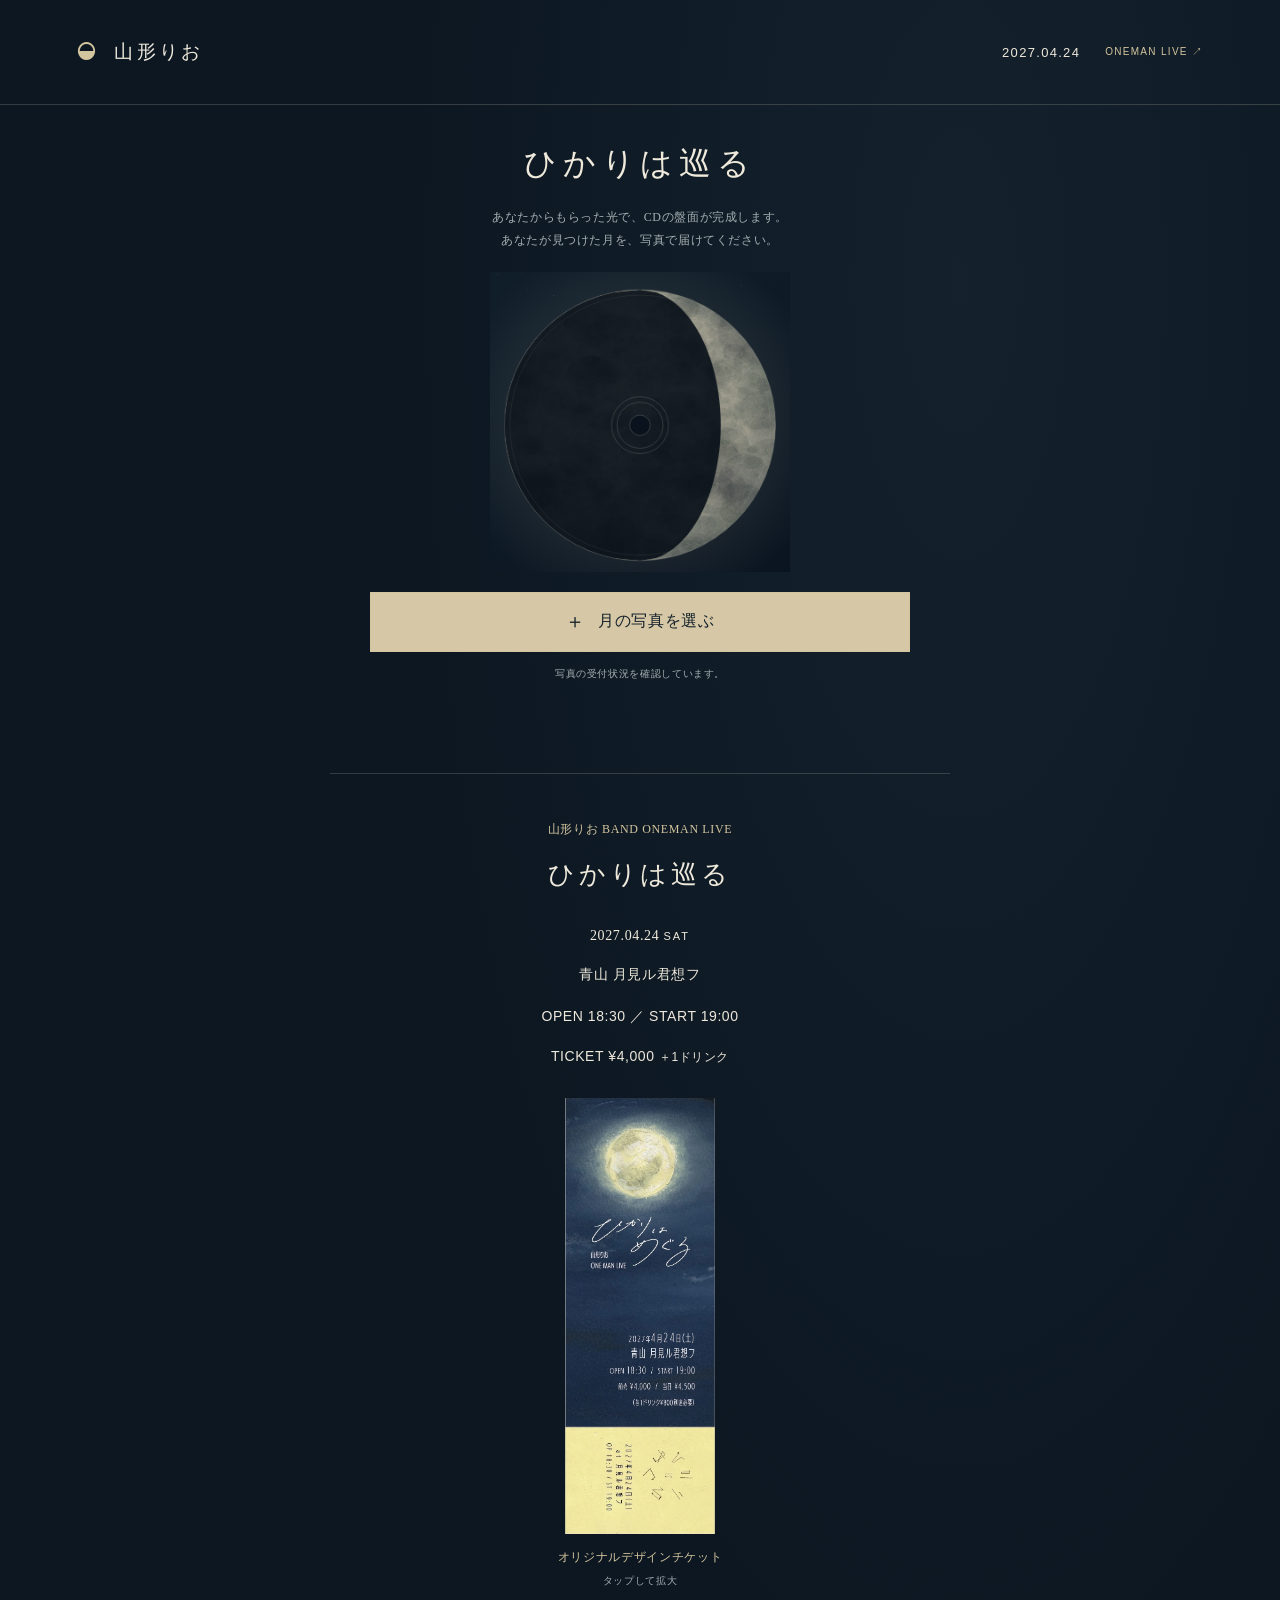
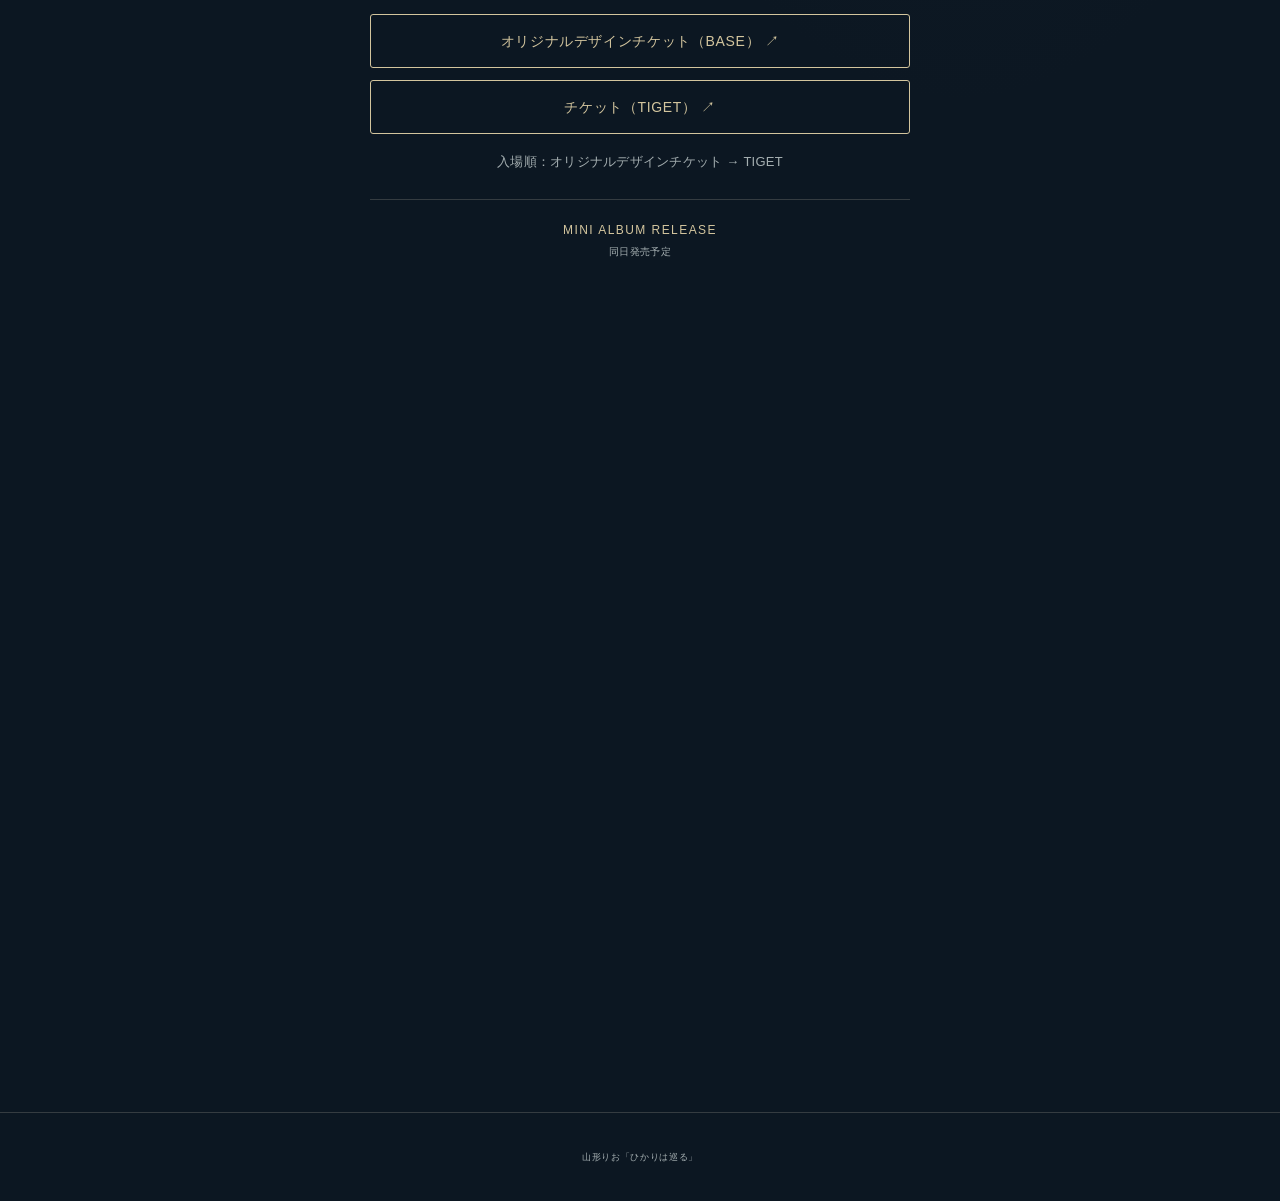
==== index.html @ 33dbd58d "Show front of original design ticket above purchase links" ====
<!doctype html>
<html lang="ja">
<head>
  <meta charset="utf-8"><meta name="viewport" content="width=device-width,initial-scale=1,viewport-fit=cover">
  <title>山形りお「ひかりは巡る」</title>
  <meta name="description" content="みんなの月の光で、CDの盤面が完成する。山形りお「ひかりは巡る」。あなたが撮った月の光を、CDの盤面デザインに。">
  <meta name="theme-color" content="#0c1722">
  <meta http-equiv="Content-Security-Policy" content="default-src 'self'; script-src 'self'; style-src 'self'; img-src 'self' blob: data:; media-src 'self' blob:; connect-src 'self'; frame-src https://script.google.com https://*.googleusercontent.com; object-src 'none'; base-uri 'self'; form-action 'none'">
  <link rel="icon" href="./moon.svg" type="image/svg+xml"><link rel="stylesheet" href="./style.css?v=20261030-ticket-front">
  <script type="module" src="./app.mjs?v=20261029-clean"></script>
</head>
<body>
  <header class="site-header"><a href="#" class="wordmark"><span class="moon-mark" aria-hidden="true">◒</span><span>山形りお</span></a><a href="#live" class="header-date">2027.04.24 <span>ONEMAN LIVE ↗</span></a></header>
  <main>
    <section class="participate section" id="participate" aria-labelledby="participate-title">
      <div class="simple-heading"><h1 id="participate-title">ひかりは巡る</h1><p>あなたからもらった光で、CDの盤面が完成します。<br>あなたが見つけた月を、写真で届けてください。</p></div>
      <div class="workspace">
        <div class="editor">
          
          <label class="upload" for="photo-input"><span aria-hidden="true">＋</span><strong>月の写真を選ぶ</strong><small>JPEG / PNG / WebP など · 20MBまで</small></label>
          <input id="photo-input" type="file" accept="image/*" class="visually-hidden">
          <details id="photo-editor" hidden><summary>月の位置を調整する</summary>
            <div class="editor-title"><span id="photo-label">月の位置を合わせる</span><button id="detect" class="text-button">自動で探す</button></div>
            <canvas id="photo-canvas" width="480" height="420" tabindex="0" role="img" aria-label="選んだ写真。月をタップして位置を指定。スライダーでも調整できます。"></canvas>
            <p class="small muted">月をタップし、円で囲んでください。自動候補は街灯などを選ぶ場合があります。</p>
            <div class="range-row"><label for="moon-x">横位置</label><input type="range" id="moon-x" min="0" max="100" step="0.1" value="50"></div>
            <div class="range-row"><label for="moon-y">縦位置</label><input type="range" id="moon-y" min="0" max="100" step="0.1" value="50"></div>
            <div class="range-row"><label for="moon-radius">囲む大きさ</label><input type="range" id="moon-radius" min="1.5" max="50" step="0.1" value="12"></div>
            <div class="light-info" id="light-info" aria-live="polite"></div>
            <button id="create" class="button primary" disabled>調整を反映する</button>
          </details>
          <p id="collection-note" class="privacy-note"></p>
        </div>
        <div class="result" id="result">
          <div class="preview-top"><span id="preview-label">あなたの一枚のプレビュー</span><span>9 : 16</span></div>
          <div class="disc-window"><canvas id="result-canvas" width="540" height="960" aria-label="写真の光を帯びるCD盤面"></canvas></div>
          <p id="result-caption" class="small muted">月の写真を選ぶと、その光が盤面に重なります。</p>
          <div id="result-actions" hidden>
            <button id="make-video" class="button primary">光を送る</button>
            <p id="submission-status" role="status" class="small"></p><button id="retry-submission" class="text-button" hidden>素材の保存を再試行</button>
            <p id="recording-progress" role="status" class="small"></p><button id="cancel-video" class="text-button" hidden>動画の生成を中止</button>
            <div id="video-result" hidden><video id="video" controls playsinline preload="metadata" aria-label="生成した12秒の告知動画"></video><div class="save-grid"><button id="save-video" class="button primary">動画を保存 ↓</button><a id="open-video" class="button secondary" target="_blank" rel="noopener">動画を開く</a></div><a id="download-video" class="text-button" download>動画ファイルを直接ダウンロード ↓</a></div>
            <p id="format-note" class="small muted"></p>
            <details><summary>動画を保存できないとき</summary><p>「動画を開く」または直接ダウンロードをお試しください。iPhoneでは共有画面から「ビデオを保存」「ファイルに保存」、Androidではダウンロード先をご確認ください。端末・形式により選択肢が異なります。</p><p>動画生成に対応しない場合や、投稿先がWebMを受け付けない場合は、別のMP4対応ブラウザでお試しください。iPhone・Android実機での保存は未検証です。</p></details>
            <div class="share-block"><p>この月を、誰かの空へ。</p><p class="small muted">日本中から、叶うならば世界中から。<br>いろんな空の月の光で、このCDをつくりたい。<br>この光が届いた先で、またひとつ、月を見上げる人が増えていく。</p><div class="save-grid"><a id="share-x" class="button secondary">Xで投稿 ↗</a><a href="https://www.instagram.com/" class="button secondary" target="_blank" rel="noopener noreferrer">Instagramを開く ↗</a></div><details><summary>Xアプリが開かないとき</summary><p>LINEなどのアプリ内で開いている場合は、メニューからSafariでこのサイトを開き直してお試しください。Xアプリの起動は端末やアプリの設定によって制限されることがあります。</p><a id="share-x-web" class="text-button" target="_blank" rel="noopener noreferrer">ブラウザ版のXで投稿 ↗</a></details><button id="copy-text" class="text-button">投稿文とハッシュタグをコピー</button><textarea hidden id="share-text" rows="5" aria-label="コピー用の投稿文"></textarea><p class="small muted">先に動画を保存し、投稿画面で添付してください。</p></div>
          </div>
        </div>
      </div>
      <p id="status" class="status" role="status" aria-live="polite"></p>
    </section>
    <section class="live section" id="live" aria-labelledby="live-title">
      <div><div id="artist-links" class="destination-links"></div></div>
      <div class="live-info"><p>山形りお BAND ONEMAN LIVE</p><h2 id="live-title">ひかりは巡る</h2><p class="live-date"><time datetime="2027-04-24">2027.04.24 <small>SAT</small></time></p><p>青山 月見ル君想フ</p><p class="live-time">OPEN 18:30 <span aria-hidden="true">／</span> START 19:00</p><p class="live-ticket">TICKET ¥4,000 <small>＋1ドリンク</small></p><figure class="ticket-design"><a href="./assets/original-ticket-front.webp" target="_blank" rel="noopener" aria-label="オリジナルデザインチケットの表面を大きく見る"><img src="./assets/original-ticket-front.webp" width="469" height="1363" loading="lazy" decoding="async" alt="オリジナルデザインチケットの表面。紺色の背景に金色の満月と手書きの公演タイトル、下部に黄色い半券。"></a><figcaption>オリジナルデザインチケット<small>タップして拡大</small></figcaption></figure><div class="destination-links ticket-links" aria-label="チケット購入先"><a href="https://yamagatario.base.shop/" target="_blank" rel="noopener noreferrer">オリジナルデザインチケット（BASE） ↗</a><a href="https://tiget.net/events/533240/submit_password?cd=104q105s107f97p114e105n119k97i109q101x103s117b114m117a" target="_blank" rel="noopener noreferrer">チケット（TIGET） ↗</a></div><p class="small muted admission-order">入場順：オリジナルデザインチケット → TIGET</p><div id="event-links" class="destination-links"></div><p class="album">MINI ALBUM RELEASE <span>同日発売予定</span></p></div>
    </section>
    <div class="section flyer-section">
      <a class="live-flyer" href="./assets/live-flyer-1200.webp" target="_blank" rel="noopener" aria-label="ワンマンライブのフライヤーを大きく見る">
        <img src="./assets/live-flyer-720.webp" srcset="./assets/live-flyer-720.webp 720w, ./assets/live-flyer-1200.webp 1200w" sizes="(max-width: 620px) 86vw, 540px" width="2122" height="2976" loading="lazy" decoding="async" alt="山形りお BAND ONEMAN LIVE「ひかりは巡る」。青い夜の中、星の灯りとギターを抱えた山形りお。公演情報は画像の下に記載しています。">
      </a>
    </div>
  </main>
  <footer><span>山形りお「ひかりは巡る」</span><span>試作版 / 参加写真の募集・収集は行っていません</span></footer>
</body>
</html>
---- style.css ----
:root{color-scheme:dark;--bg:#0c1722;--ink:#eee9db;--muted:#a5afb1;--gold:#d3c59e;--line:rgba(212,210,188,.2);font-family:'Yu Mincho','Hiragino Mincho ProN','Noto Serif JP',serif;color:var(--ink);background:var(--bg);font-synthesis:none}*{box-sizing:border-box}html{scroll-behavior:smooth;scroll-padding-top:30px}body{margin:0;line-height:1.9;letter-spacing:.04em;background:radial-gradient(ellipse at 75% 10%,#25353f55,transparent 40%),var(--bg)}button,input,select,textarea{font:inherit}button,a,input,select,summary{touch-action:manipulation}a{color:inherit;text-decoration:none}button{cursor:pointer}button:disabled{opacity:.45;cursor:not-allowed}a,button,input,select,textarea,summary{outline-offset:5px}a:focus-visible,button:focus-visible,input:focus-visible,select:focus-visible,textarea:focus-visible,summary:focus-visible,canvas:focus-visible{outline:2px solid var(--gold)}[hidden]{display:none!important}.site-header{max-width:1400px;margin:auto;padding:28px 6%;display:flex;align-items:center;justify-content:space-between;border-bottom:1px solid var(--line)}.wordmark{display:flex;gap:15px;align-items:center;font-size:19px;letter-spacing:.18em}.wordmark small{display:block;font:9px/1.8 sans-serif;letter-spacing:.18em}.moon-mark{font-size:38px;color:var(--gold)}.header-date{font:13px sans-serif;letter-spacing:.1em;display:flex;gap:25px}.header-date span{font-size:10px;color:var(--gold)}.hero{position:relative;max-width:1400px;margin:auto;padding:65px 8% 0;display:grid;grid-template-columns:1fr 1.15fr;align-items:center;min-height:780px}.eyebrow{font:10px/1.8 sans-serif;letter-spacing:.24em;color:var(--gold);margin:0 0 27px}.hero h1{font-size:clamp(40px,4.3vw,65px);line-height:1.7;font-weight:400;letter-spacing:.12em;margin:0 0 24px}.intro{color:#c4cac7;font-size:15px;line-height:2.3}.primary-link{display:flex;align-items:center;justify-content:space-between;max-width:310px;border-bottom:1px solid var(--gold);padding:18px 0 12px;margin-top:32px;color:var(--gold);font-size:15px}.primary-link span{font:22px sans-serif}.hero-note{font:11px/1.9 sans-serif;letter-spacing:.03em;color:var(--muted);margin-top:18px}.hero-art{position:relative;text-align:center;align-self:center;margin-top:-30px}.hero-art canvas{width:125%;height:auto;margin-left:-12.5%;display:block;max-height:670px;object-fit:contain}.art-caption{margin:-15px 0 0;color:var(--gold);font-size:15px;letter-spacing:.6em}.art-caption small{display:block;font:8px/2 sans-serif;letter-spacing:.3em;margin-top:9px;color:var(--muted)}.hero-bottom{grid-column:1/-1;border-top:1px solid var(--line);padding:25px 0;display:flex;justify-content:space-between;gap:20px;font:10px/1.8 sans-serif;letter-spacing:.1em;color:#b4bcb9;margin-top:55px}.hero-bottom a{color:var(--gold);font-size:22px}.section{max-width:1180px;padding:90px 40px;margin:auto;scroll-margin-top:25px}.story{display:grid;grid-template-columns:1fr 1.2fr;gap:10px 60px;padding-top:100px;padding-bottom:110px}.story .eyebrow{grid-column:1/-1}.story h2{font-size:33px;line-height:1.9;font-weight:400;margin:0}.story p{font-size:14px;line-height:2.2;margin:0 0 22px}.story .eyebrow{font-size:10px}.muted{color:var(--muted)}.section-heading{display:flex;align-items:flex-end;justify-content:space-between;gap:20px}.section-heading .eyebrow{margin-bottom:12px}h2{font-size:30px;font-weight:400;line-height:1.8;margin:0}h3{font-size:17px;font-weight:400;line-height:1.8}.prototype-tag{font:9px/2 sans-serif;color:var(--muted);border:1px solid var(--line);padding:4px 12px}.participate{border-top:1px solid var(--line)}.steps{list-style:none;padding:0;display:flex;gap:50px;font:12px/1.8 sans-serif;color:#c3c7bd;margin:35px 0 40px}.steps span{font:italic 19px Georgia;color:var(--gold);margin-right:10px}.workspace{display:grid;grid-template-columns:1fr .85fr;gap:70px}.number{font:italic 22px Georgia;color:var(--gold);margin-right:10px}.editor h3{margin:0 0 24px}.upload{display:flex;flex-direction:column;align-items:center;justify-content:center;border:1px dashed #a5aa9766;min-height:180px;text-align:center;background:#b3ba9c05;cursor:pointer;transition:background .2s}.upload:hover{background:#b3ba9c0c}.upload>span{font:30px sans-serif;font-weight:200;color:var(--gold);margin-bottom:14px}.upload strong{font-weight:400;font-size:16px}.upload small{font:10px/2 sans-serif;color:var(--muted);margin-top:8px}.sample-row{font:11px/2 sans-serif;display:flex;flex-wrap:wrap;align-items:center;gap:6px 14px;margin:18px 0 32px}.sample-row>span{width:100%;color:var(--muted)}.text-button{font:12px/1.8 sans-serif;color:var(--gold);background:none;border:0;padding:5px 0;border-bottom:1px solid #d3c59e55}.editor-title{display:flex;justify-content:space-between;align-items:center;font:12px/2 sans-serif;margin:25px 0 14px}#photo-canvas{display:block;width:100%;background:#070e17;touch-action:none;cursor:crosshair;border:1px solid var(--line)}.range-row{display:flex;gap:20px;align-items:center;margin:15px 0;font:12px/2 sans-serif}.range-row label{min-width:85px}.range-row input{flex:1;min-width:50px;accent-color:var(--gold);height:26px}.small{font:11px/1.9 sans-serif;letter-spacing:.02em}.privacy-note{font:11px/1.9 sans-serif;color:var(--muted);border-top:1px solid var(--line);padding-top:20px;margin-top:26px}.light-info{font:12px/1.9 sans-serif;color:var(--gold);margin:22px 0;min-height:24px}.swatch{display:inline-block;width:13px;height:13px;vertical-align:middle;border-radius:50%;margin-right:8px;border:1px solid #ffffff33}.phase-label{display:block;font:11px/2 sans-serif;color:var(--muted)}select{width:100%;font:12px sans-serif;color:var(--ink);background:#14212e;border:1px solid var(--line);padding:14px;margin:8px 0 22px;min-height:44px}.button{font:12px/1.7 sans-serif;letter-spacing:.04em;display:flex;align-items:center;justify-content:center;gap:12px;min-height:49px;padding:12px;border:1px solid var(--gold);border-radius:0;text-align:center}.button.primary{background:#d6c8a6;color:#14202a}.button.secondary{background:transparent;color:var(--gold);border-color:#d3c59e66}#create{width:100%;justify-content:space-between;padding:18px 22px}.result{min-width:0}.preview-top{display:flex;justify-content:space-between;font:10px/2 sans-serif;color:var(--muted);margin-bottom:14px}#result-canvas{display:block;width:100%;height:auto;border:1px solid var(--line);box-shadow:0 20px 65px #0003}.preview-controls{display:flex;justify-content:space-between;gap:20px;flex-wrap:wrap;margin:15px 0 28px}.save-grid{display:grid;grid-template-columns:1fr 1fr;gap:10px}.result h3{margin-top:30px}.result video{width:100%;max-height:480px;background:#050c14;margin:12px 0 20px}.result details{border-bottom:1px solid var(--line);padding:15px 0;font:11px/2 sans-serif;color:var(--muted)}.result summary{cursor:pointer;color:#c8cbbb;min-height:30px}#finished-image{width:100%;height:auto;display:block;margin:15px 0}textarea{width:100%;resize:vertical;min-height:120px;padding:12px;border:1px solid var(--line);font:11px/1.9 sans-serif;background:#14212e;color:var(--muted);margin-top:12px}.share-block{margin:32px 0}.share-block>p:first-child{font-size:16px}.share-block>.text-button{margin-top:16px}.status{font:13px/2 sans-serif;color:var(--gold);border-left:2px solid var(--gold);padding:10px 16px;margin-top:40px;min-height:45px}.status.error{color:#f3b3a2;border-color:#f3b3a2}.live{display:grid;grid-template-columns:1fr 1fr;gap:80px;border-top:1px solid var(--line)}.artist-name{font-size:28px;margin:30px 0 15px;letter-spacing:.25em}.live .muted{font-size:13px}.live-info{padding-left:50px;border-left:1px solid var(--line)}.live-info>p:first-child{font-size:12px;color:var(--gold)}.live-info h2{font-size:36px;letter-spacing:.15em}.live-date{font:30px/1.7 Georgia;margin:25px 0 0}.live-date small{font:11px sans-serif;letter-spacing:.18em}.live-info>p{font-size:14px}.album{border-top:1px solid var(--line);padding-top:25px;font:12px/2 sans-serif!important;letter-spacing:.12em;color:var(--gold)}.album span{display:block;font-size:10px;letter-spacing:.04em;color:var(--muted)}.destination-links{font:12px/2 sans-serif;color:var(--muted);margin-top:28px;display:flex;flex-direction:column;gap:16px}.destination-links a{color:var(--gold);border-bottom:1px solid var(--line);padding-bottom:9px}footer{border-top:1px solid var(--line);max-width:1400px;margin:auto;padding:35px 6%;display:flex;justify-content:space-between;gap:15px;font:9px/2 sans-serif;color:var(--muted)}.visually-hidden{position:absolute;width:1px;height:1px;padding:0;margin:-1px;overflow:hidden;clip:rect(0,0,0,0);white-space:nowrap;border:0}.upload:has(+input:focus-visible){outline:2px solid var(--gold);outline-offset:5px}
@media(min-width:1400px){.hero{min-height:850px}}@media(max-width:800px){.site-header{padding:18px 6%}.header-date{font-size:11px}.header-date span{display:none}.wordmark{font-size:16px;gap:9px}.wordmark small{font-size:8px}.moon-mark{font-size:29px}.hero{padding:35px 7% 0;min-height:0;grid-template-columns:minmax(0,1fr);gap:0}.hero h1{font-size:clamp(30px,8.5vw,44px);line-height:1.85}.hero .eyebrow{font-size:7px;letter-spacing:.13em;margin-bottom:22px}.intro{font-size:12px;line-height:2.2}.hero-art{margin:10px auto 0;width:100%;max-width:360px;min-width:0}.hero-art canvas{width:100%;margin-left:0;max-height:340px}.art-caption{font-size:11px;letter-spacing:.32em;margin-top:-10px}.art-caption small{font-size:6px;letter-spacing:.12em}.primary-link{font-size:13px;margin-top:20px;padding:13px 0 10px;max-width:280px}.hero-note{font-size:10px;line-height:1.9}.hero-bottom{margin-top:35px;padding:19px 0;flex-wrap:wrap;font-size:8px;gap:8px 10px}.hero-bottom span{width:85%}.hero-bottom a{position:absolute;right:7%;bottom:25px}.section{padding:65px 7%;min-width:0}.story{grid-template-columns:minmax(0,1fr);gap:20px}.story h2{font-size:27px;margin-bottom:12px}.story p{font-size:12px}.section-heading{align-items:flex-start;flex-direction:column;gap:20px}h2{font-size:25px}.section-heading .eyebrow{font-size:9px}.prototype-tag{font-size:8px}.steps{gap:22px;margin:28px 0 30px;font-size:10px}.steps span{font-size:17px;margin-right:6px}.workspace{grid-template-columns:minmax(0,1fr);gap:45px}.editor,.live>div{min-width:0}.result{max-width:460px;width:100%;margin:auto}.sample-row{font-size:10px}.live{grid-template-columns:minmax(0,1fr);gap:40px}.live-info{padding:35px 0 0;border-left:0;border-top:1px solid var(--line)}.live-info h2{font-size:30px}footer{flex-direction:column;font-size:8px}.save-grid .button{font-size:11px;padding:12px 8px}}@media(max-width:380px){.hero h1{font-size:30px}.steps{gap:14px}.section{padding-left:6%;padding-right:6%}}@media(prefers-reduced-motion:reduce){html{scroll-behavior:auto}*{transition:none!important}}
.music-choice{margin:24px 0;padding:20px 0;border-top:1px solid var(--line);border-bottom:1px solid var(--line)}.music-choice>label{font:13px/1.8 sans-serif;color:var(--gold)}.music-choice select{margin-bottom:8px}.music-choice audio{display:block;width:100%;max-width:100%;margin:12px 0}.music-choice p{margin:8px 0}

/* One disc, one upload, then save. */
.participate{max-width:620px;border-top:0;padding-top:28px}.simple-heading{text-align:center;margin-bottom:20px}.simple-heading h1{font-size:32px;font-weight:400;letter-spacing:.18em;margin:0}.simple-heading p{font-size:12px;color:var(--muted)}.workspace{display:flex;flex-direction:column;gap:20px}.result{display:contents}.preview-top{display:none}#result-canvas{order:0;width:100%;max-width:300px;margin:0 auto;border:0;box-shadow:none}#result-caption{display:none}.editor{order:1}.upload{min-height:60px;border:1px solid var(--gold);background:#d6c8a6;color:#14202a;flex-direction:row;gap:12px}.upload>span{font-size:20px;color:inherit;margin:0}.upload small{display:none}.privacy-note{border:0;padding:0;text-align:center;margin:12px 0 0;font-size:10px}#photo-editor{margin-top:18px}#photo-editor summary{font:12px/2 sans-serif;color:var(--muted);cursor:pointer}#result-actions{order:2}.status:empty{display:none}.status{margin-top:18px}.share-block{margin:24px 0}.live{padding-top:32px;padding-bottom:32px}.live>div:first-child{display:none}.live{display:block;max-width:620px}.live-info{border:0;padding:0;text-align:center}.live-info h2{font-size:26px}.live-date{font-size:25px}.live-info .album{padding-top:18px}.destination-links:empty{display:none}.site-header{padding-top:16px;padding-bottom:16px}footer{justify-content:center}footer span:last-child{display:none}

.disc-window{order:0;width:100%;max-width:300px;height:300px;overflow:hidden;position:relative;margin:auto}#result-canvas{position:absolute;width:480px;max-width:none;left:50%;top:-200px;transform:translateX(-50%)}

#make-video{width:100%}

.live-flyer{display:block;width:100%;margin:0 auto 32px;line-height:0}.live-flyer img{display:block;width:100%;height:auto}.live-time,.live-ticket{font-family:sans-serif;font-size:14px;letter-spacing:.04em}.live-ticket small{font-size:12px}.live-info .destination-links{justify-content:center;margin-top:24px}.live-info .destination-links a{display:block;padding:12px 24px;border:1px solid var(--gold);border-radius:3px}.live-info .destination-links a:hover{background:#d3c59e18}

.live-info .ticket-links{display:flex;flex-direction:column;gap:12px}.ticket-links a{font-size:14px}.admission-order{margin:16px 0 24px;line-height:1.9}

.flyer-section{max-width:620px;padding-top:16px;padding-bottom:32px}.flyer-section .live-flyer{margin-bottom:0}

.ticket-design{margin:28px auto 20px;text-align:center}.ticket-design a{display:block;width:150px;max-width:50%;margin:auto;line-height:0}.ticket-design img{display:block;width:100%;height:auto}.ticket-design figcaption{font-size:12px;margin-top:12px;color:var(--gold)}.ticket-design figcaption small{display:block;font-size:10px;color:var(--muted);margin-top:3px}
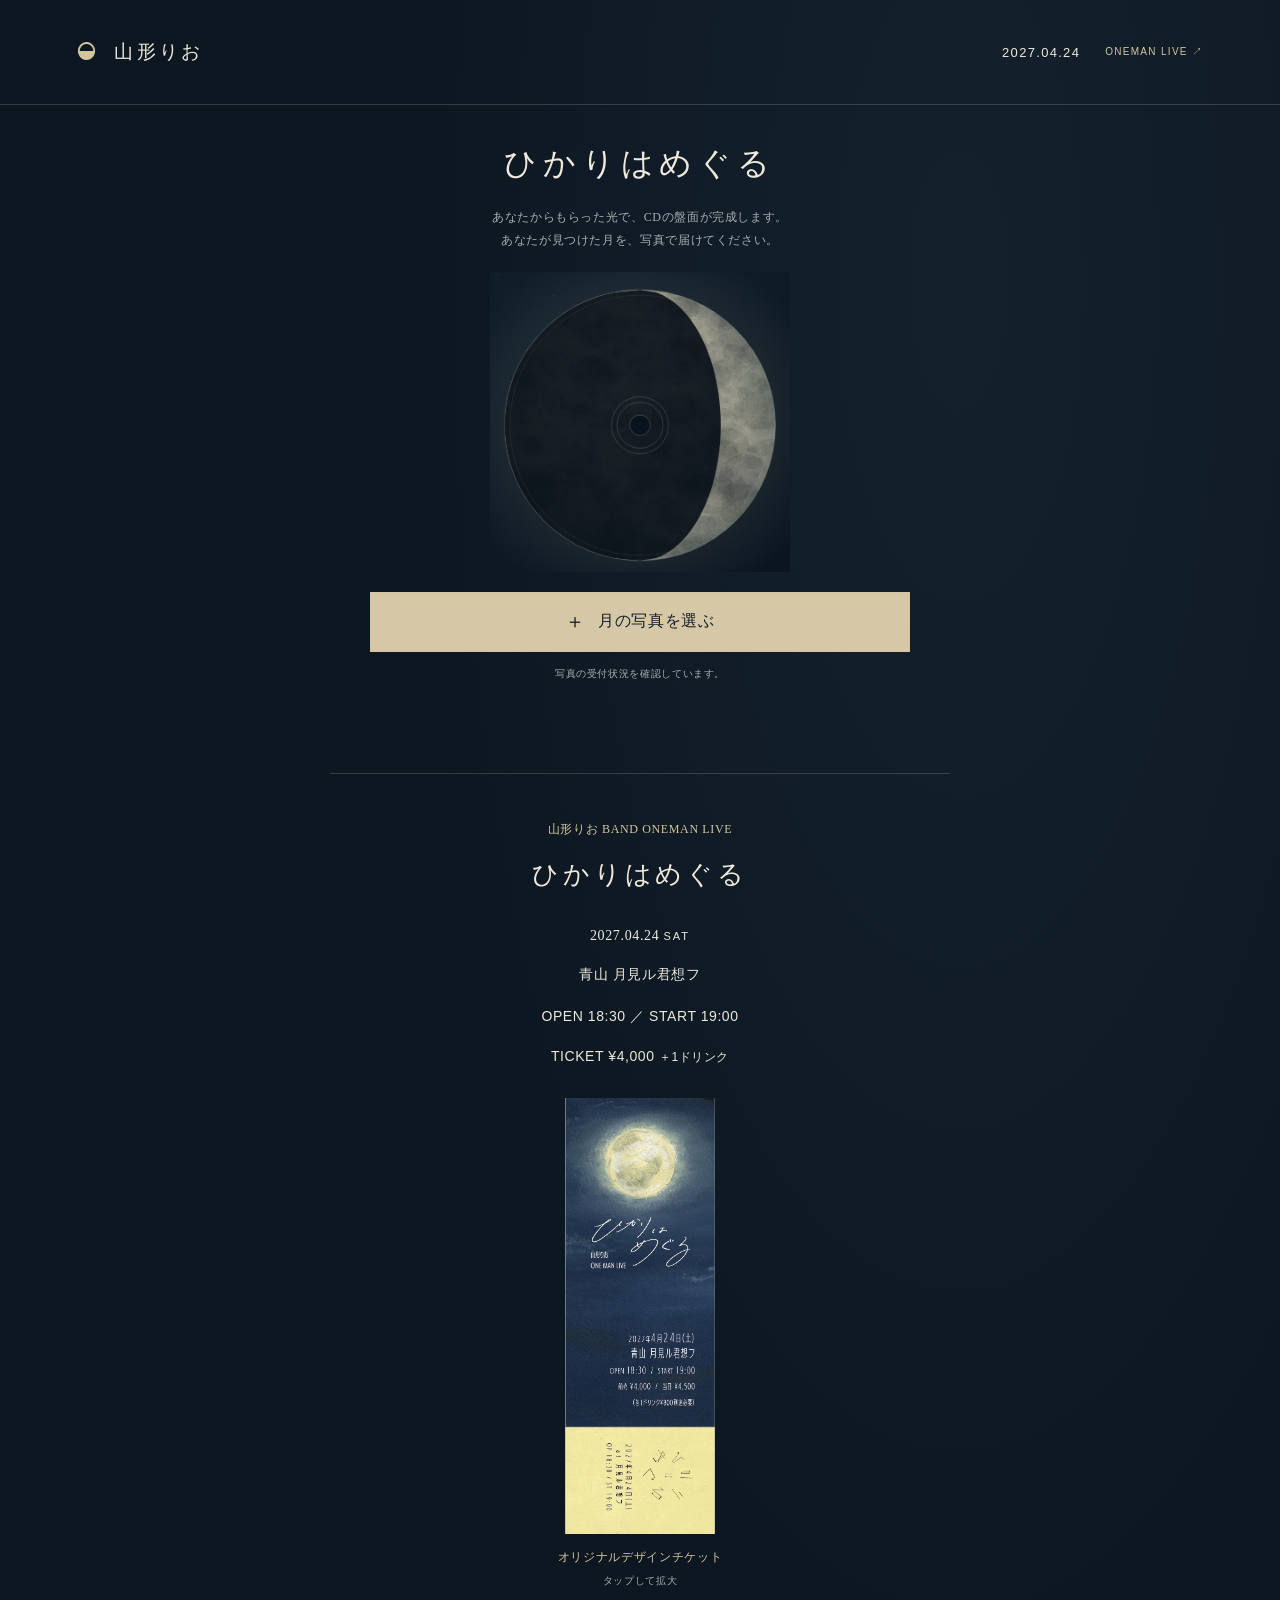
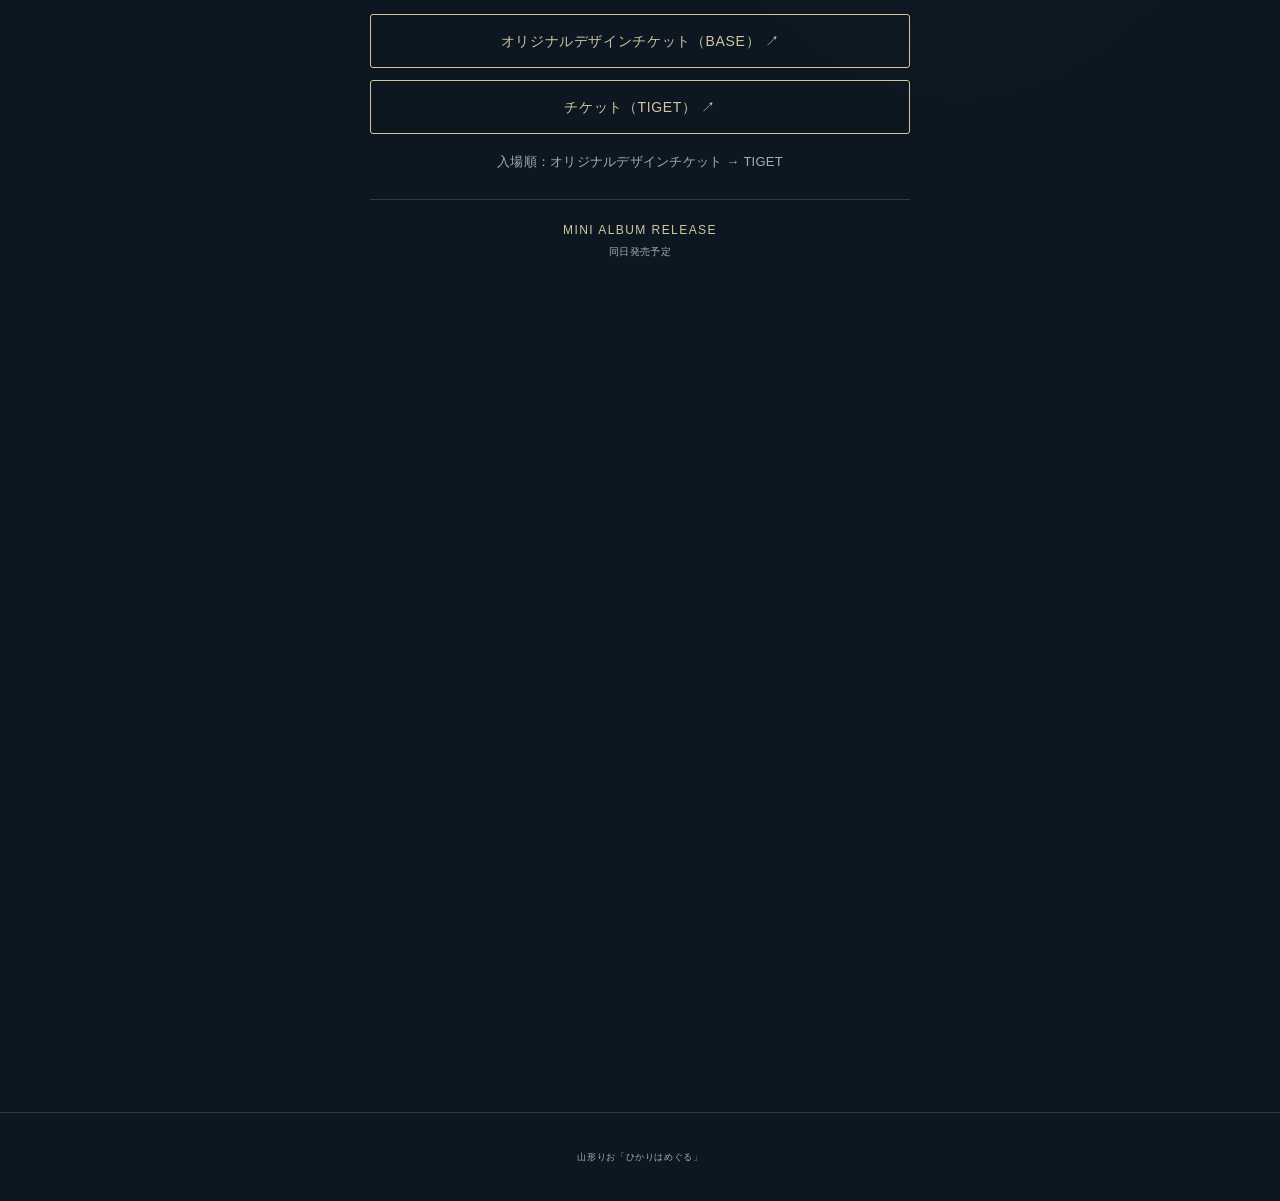
==== commit 179198fa: "Use hiragana event title throughout public site and video" ====
--- a/index.html
+++ b/index.html
@@ -2,18 +2,18 @@
 <html lang="ja">
 <head>
   <meta charset="utf-8"><meta name="viewport" content="width=device-width,initial-scale=1,viewport-fit=cover">
-  <title>山形りお「ひかりは巡る」</title>
-  <meta name="description" content="みんなの月の光で、CDの盤面が完成する。山形りお「ひかりは巡る」。あなたが撮った月の光を、CDの盤面デザインに。">
+  <title>山形りお「ひかりはめぐる」</title>
+  <meta name="description" content="みんなの月の光で、CDの盤面が完成する。山形りお「ひかりはめぐる」。あなたが撮った月の光を、CDの盤面デザインに。">
   <meta name="theme-color" content="#0c1722">
   <meta http-equiv="Content-Security-Policy" content="default-src 'self'; script-src 'self'; style-src 'self'; img-src 'self' blob: data:; media-src 'self' blob:; connect-src 'self'; frame-src https://script.google.com https://*.googleusercontent.com; object-src 'none'; base-uri 'self'; form-action 'none'">
   <link rel="icon" href="./moon.svg" type="image/svg+xml"><link rel="stylesheet" href="./style.css?v=20261030-ticket-front">
-  <script type="module" src="./app.mjs?v=20261029-clean"></script>
+  <script type="module" src="./app.mjs?v=20261030-hiragana"></script>
 </head>
 <body>
   <header class="site-header"><a href="#" class="wordmark"><span class="moon-mark" aria-hidden="true">◒</span><span>山形りお</span></a><a href="#live" class="header-date">2027.04.24 <span>ONEMAN LIVE ↗</span></a></header>
   <main>
     <section class="participate section" id="participate" aria-labelledby="participate-title">
-      <div class="simple-heading"><h1 id="participate-title">ひかりは巡る</h1><p>あなたからもらった光で、CDの盤面が完成します。<br>あなたが見つけた月を、写真で届けてください。</p></div>
+      <div class="simple-heading"><h1 id="participate-title">ひかりはめぐる</h1><p>あなたからもらった光で、CDの盤面が完成します。<br>あなたが見つけた月を、写真で届けてください。</p></div>
       <div class="workspace">
         <div class="editor">
           
@@ -50,14 +50,14 @@
     </section>
     <section class="live section" id="live" aria-labelledby="live-title">
       <div><div id="artist-links" class="destination-links"></div></div>
-      <div class="live-info"><p>山形りお BAND ONEMAN LIVE</p><h2 id="live-title">ひかりは巡る</h2><p class="live-date"><time datetime="2027-04-24">2027.04.24 <small>SAT</small></time></p><p>青山 月見ル君想フ</p><p class="live-time">OPEN 18:30 <span aria-hidden="true">／</span> START 19:00</p><p class="live-ticket">TICKET ¥4,000 <small>＋1ドリンク</small></p><figure class="ticket-design"><a href="./assets/original-ticket-front.webp" target="_blank" rel="noopener" aria-label="オリジナルデザインチケットの表面を大きく見る"><img src="./assets/original-ticket-front.webp" width="469" height="1363" loading="lazy" decoding="async" alt="オリジナルデザインチケットの表面。紺色の背景に金色の満月と手書きの公演タイトル、下部に黄色い半券。"></a><figcaption>オリジナルデザインチケット<small>タップして拡大</small></figcaption></figure><div class="destination-links ticket-links" aria-label="チケット購入先"><a href="https://yamagatario.base.shop/" target="_blank" rel="noopener noreferrer">オリジナルデザインチケット（BASE） ↗</a><a href="https://tiget.net/events/533240/submit_password?cd=104q105s107f97p114e105n119k97i109q101x103s117b114m117a" target="_blank" rel="noopener noreferrer">チケット（TIGET） ↗</a></div><p class="small muted admission-order">入場順：オリジナルデザインチケット → TIGET</p><div id="event-links" class="destination-links"></div><p class="album">MINI ALBUM RELEASE <span>同日発売予定</span></p></div>
+      <div class="live-info"><p>山形りお BAND ONEMAN LIVE</p><h2 id="live-title">ひかりはめぐる</h2><p class="live-date"><time datetime="2027-04-24">2027.04.24 <small>SAT</small></time></p><p>青山 月見ル君想フ</p><p class="live-time">OPEN 18:30 <span aria-hidden="true">／</span> START 19:00</p><p class="live-ticket">TICKET ¥4,000 <small>＋1ドリンク</small></p><figure class="ticket-design"><a href="./assets/original-ticket-front.webp" target="_blank" rel="noopener" aria-label="オリジナルデザインチケットの表面を大きく見る"><img src="./assets/original-ticket-front.webp" width="469" height="1363" loading="lazy" decoding="async" alt="オリジナルデザインチケットの表面。紺色の背景に金色の満月と手書きの公演タイトル、下部に黄色い半券。"></a><figcaption>オリジナルデザインチケット<small>タップして拡大</small></figcaption></figure><div class="destination-links ticket-links" aria-label="チケット購入先"><a href="https://yamagatario.base.shop/" target="_blank" rel="noopener noreferrer">オリジナルデザインチケット（BASE） ↗</a><a href="https://tiget.net/events/533240/submit_password?cd=104q105s107f97p114e105n119k97i109q101x103s117b114m117a" target="_blank" rel="noopener noreferrer">チケット（TIGET） ↗</a></div><p class="small muted admission-order">入場順：オリジナルデザインチケット → TIGET</p><div id="event-links" class="destination-links"></div><p class="album">MINI ALBUM RELEASE <span>同日発売予定</span></p></div>
     </section>
     <div class="section flyer-section">
       <a class="live-flyer" href="./assets/live-flyer-1200.webp" target="_blank" rel="noopener" aria-label="ワンマンライブのフライヤーを大きく見る">
-        <img src="./assets/live-flyer-720.webp" srcset="./assets/live-flyer-720.webp 720w, ./assets/live-flyer-1200.webp 1200w" sizes="(max-width: 620px) 86vw, 540px" width="2122" height="2976" loading="lazy" decoding="async" alt="山形りお BAND ONEMAN LIVE「ひかりは巡る」。青い夜の中、星の灯りとギターを抱えた山形りお。公演情報は画像の下に記載しています。">
+        <img src="./assets/live-flyer-720.webp" srcset="./assets/live-flyer-720.webp 720w, ./assets/live-flyer-1200.webp 1200w" sizes="(max-width: 620px) 86vw, 540px" width="2122" height="2976" loading="lazy" decoding="async" alt="山形りお BAND ONEMAN LIVE「ひかりはめぐる」。青い夜の中、星の灯りとギターを抱えた山形りお。公演情報は画像の上に記載しています。">
       </a>
     </div>
   </main>
-  <footer><span>山形りお「ひかりは巡る」</span><span>試作版 / 参加写真の募集・収集は行っていません</span></footer>
+  <footer><span>山形りお「ひかりはめぐる」</span><span>試作版 / 参加写真の募集・収集は行っていません</span></footer>
 </body>
 </html>
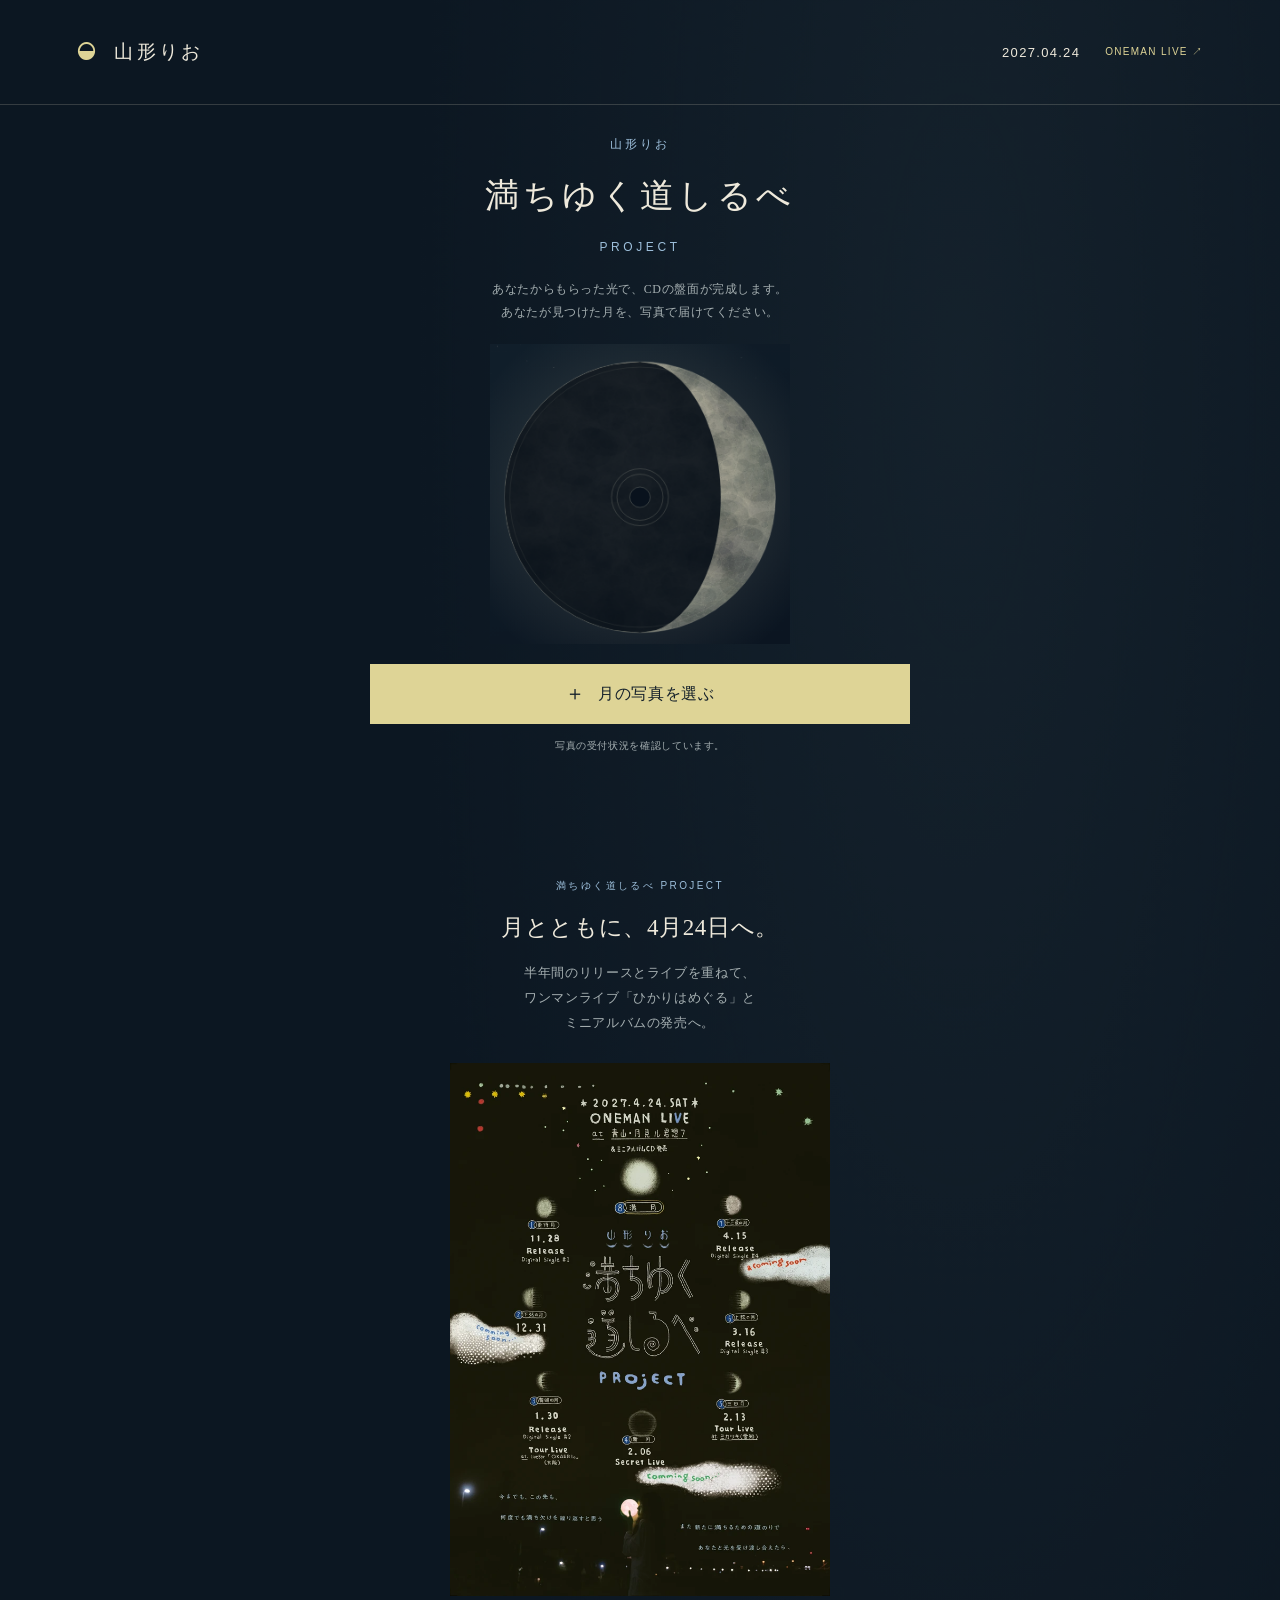
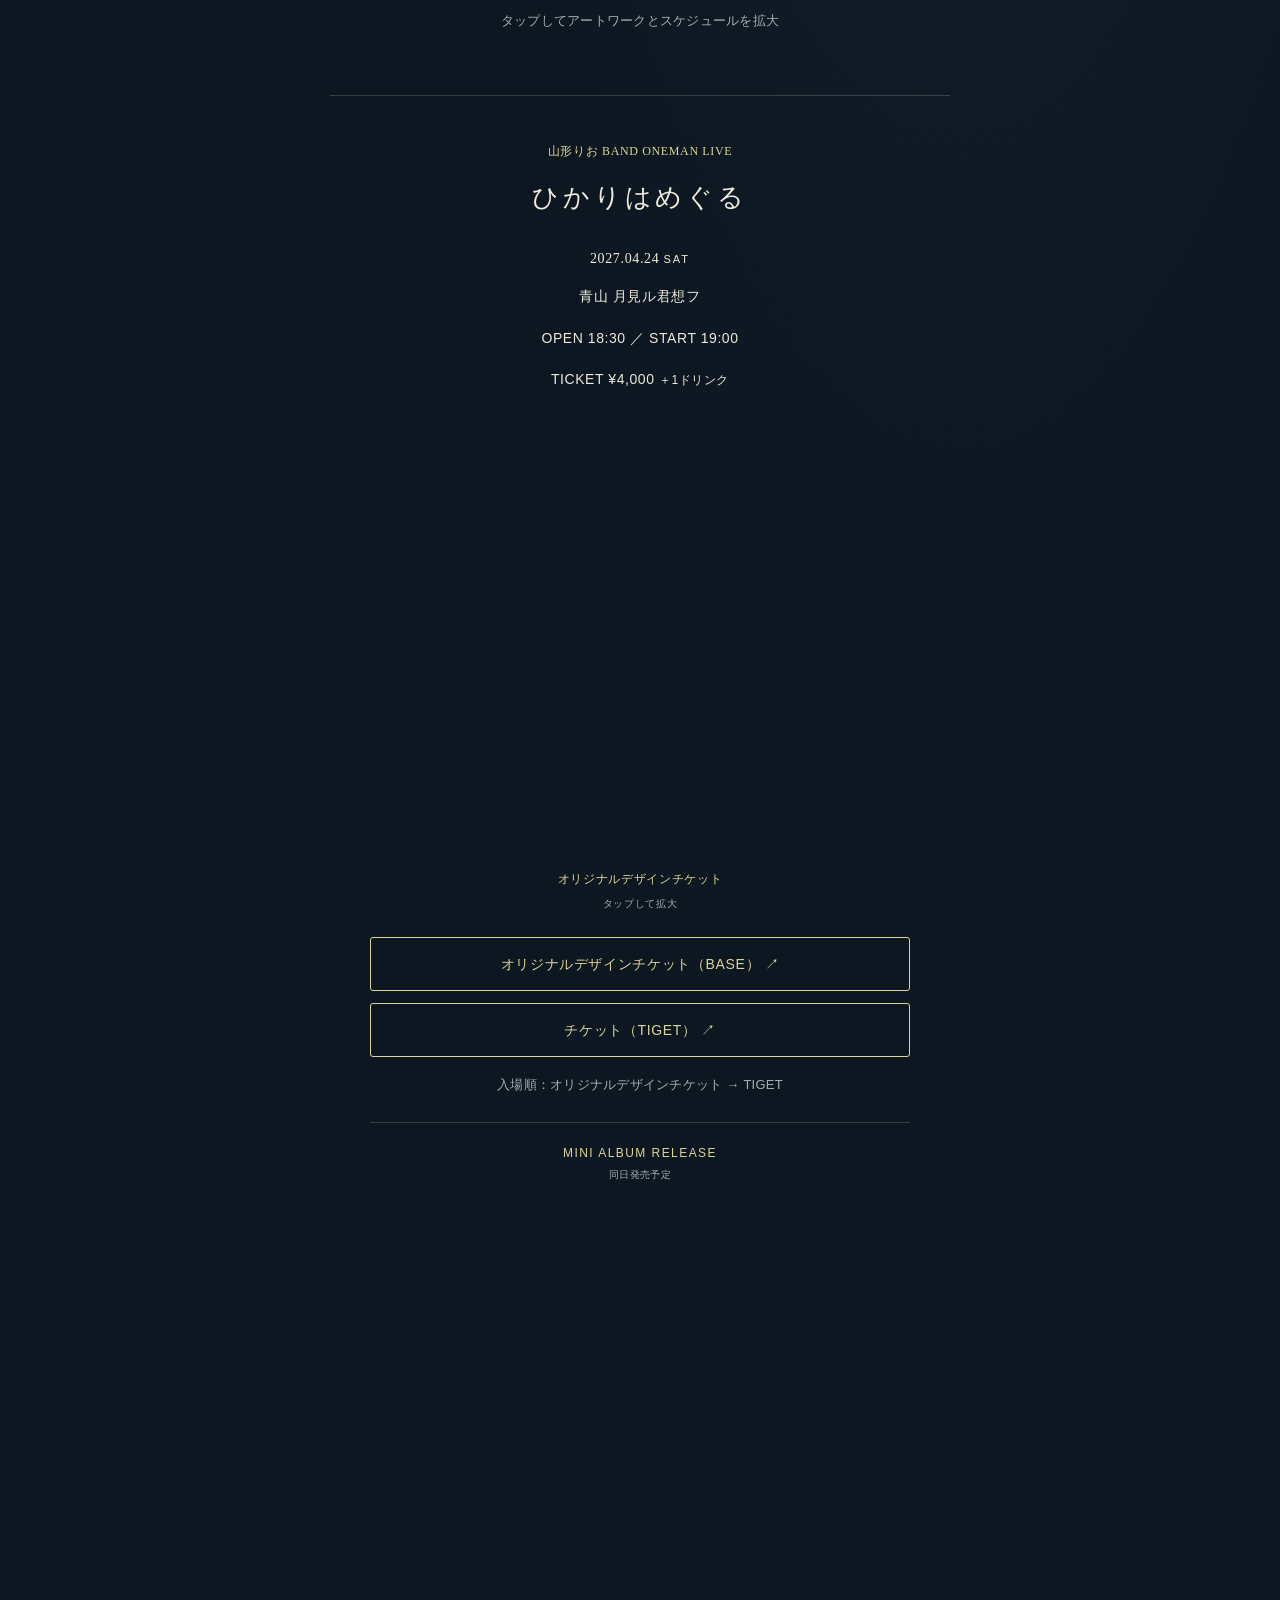
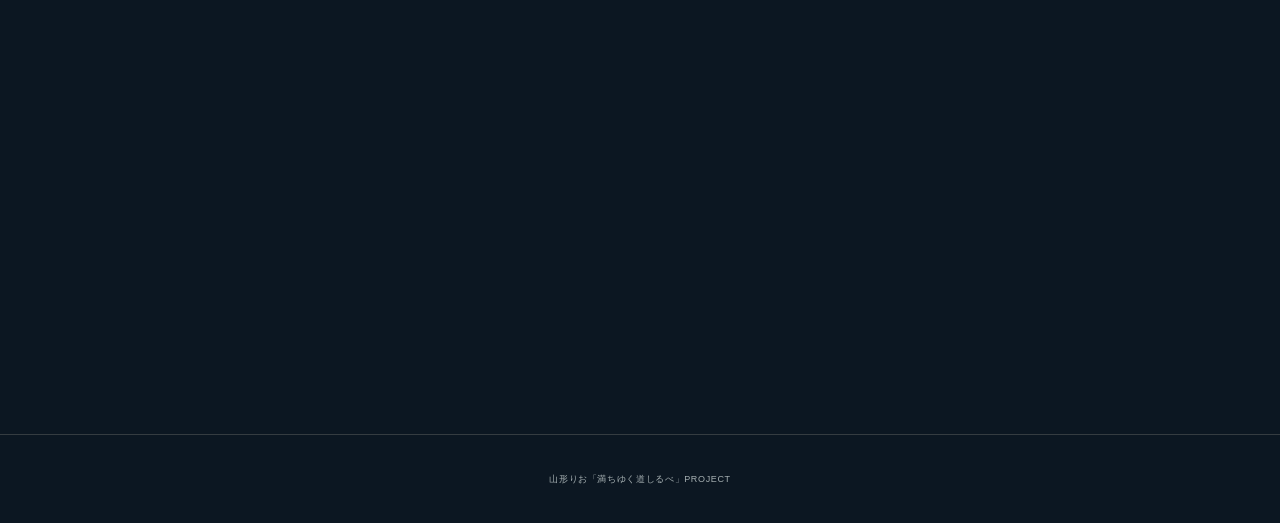
==== commit b84f2614: "Introduce Michiyuku Michishirube project identity and artwork" ====
--- a/index.html
+++ b/index.html
@@ -2,18 +2,18 @@
 <html lang="ja">
 <head>
   <meta charset="utf-8"><meta name="viewport" content="width=device-width,initial-scale=1,viewport-fit=cover">
-  <title>山形りお「ひかりはめぐる」</title>
-  <meta name="description" content="みんなの月の光で、CDの盤面が完成する。山形りお「ひかりはめぐる」。あなたが撮った月の光を、CDの盤面デザインに。">
+  <title>山形りお「満ちゆく道しるべ」PROJECT</title>
+  <meta name="description" content="みんなの月の光で、CDの盤面が完成する。山形りお「満ちゆく道しるべ」PROJECT。あなたが撮った月の光を、CDの盤面デザインに。">
   <meta name="theme-color" content="#0c1722">
   <meta http-equiv="Content-Security-Policy" content="default-src 'self'; script-src 'self'; style-src 'self'; img-src 'self' blob: data:; media-src 'self' blob:; connect-src 'self'; frame-src https://script.google.com https://*.googleusercontent.com; object-src 'none'; base-uri 'self'; form-action 'none'">
-  <link rel="icon" href="./moon.svg" type="image/svg+xml"><link rel="stylesheet" href="./style.css?v=20261030-ticket-front">
+  <link rel="icon" href="./moon.svg" type="image/svg+xml"><link rel="stylesheet" href="./style.css?v=20261031-project">
   <script type="module" src="./app.mjs?v=20261030-hiragana"></script>
 </head>
 <body>
   <header class="site-header"><a href="#" class="wordmark"><span class="moon-mark" aria-hidden="true">◒</span><span>山形りお</span></a><a href="#live" class="header-date">2027.04.24 <span>ONEMAN LIVE ↗</span></a></header>
   <main>
     <section class="participate section" id="participate" aria-labelledby="participate-title">
-      <div class="simple-heading"><h1 id="participate-title">ひかりはめぐる</h1><p>あなたからもらった光で、CDの盤面が完成します。<br>あなたが見つけた月を、写真で届けてください。</p></div>
+      <div class="simple-heading"><p class="project-artist">山形りお</p><h1 id="participate-title">満ちゆく道しるべ</h1><p class="project-label">PROJECT</p><p>あなたからもらった光で、CDの盤面が完成します。<br>あなたが見つけた月を、写真で届けてください。</p></div>
       <div class="workspace">
         <div class="editor">
           
@@ -48,6 +48,7 @@
       </div>
       <p id="status" class="status" role="status" aria-live="polite"></p>
     </section>
+    <section class="section project-story" aria-labelledby="project-title"><p class="eyebrow">満ちゆく道しるべ PROJECT</p><h2 id="project-title">月とともに、4月24日へ。</h2><p class="muted">半年間のリリースとライブを重ねて、<br>ワンマンライブ「ひかりはめぐる」と<br>ミニアルバムの発売へ。</p><a class="project-art" href="./assets/project-art-1600.webp" target="_blank" rel="noopener" aria-label="満ちゆく道しるべのアートワークとスケジュールを拡大"><img src="./assets/project-art-720.webp" width="1819" height="2552" loading="lazy" decoding="async" alt="山形りお「満ちゆく道しるべ」PROJECT。月の満ち欠けに沿ってリリースとライブを重ね、2027年4月24日のワンマンライブとミニアルバム発売へ向かう半年間のスケジュール。"></a><p class="small muted">タップしてアートワークとスケジュールを拡大</p></section>
     <section class="live section" id="live" aria-labelledby="live-title">
       <div><div id="artist-links" class="destination-links"></div></div>
       <div class="live-info"><p>山形りお BAND ONEMAN LIVE</p><h2 id="live-title">ひかりはめぐる</h2><p class="live-date"><time datetime="2027-04-24">2027.04.24 <small>SAT</small></time></p><p>青山 月見ル君想フ</p><p class="live-time">OPEN 18:30 <span aria-hidden="true">／</span> START 19:00</p><p class="live-ticket">TICKET ¥4,000 <small>＋1ドリンク</small></p><figure class="ticket-design"><a href="./assets/original-ticket-front.webp" target="_blank" rel="noopener" aria-label="オリジナルデザインチケットの表面を大きく見る"><img src="./assets/original-ticket-front.webp" width="469" height="1363" loading="lazy" decoding="async" alt="オリジナルデザインチケットの表面。紺色の背景に金色の満月と手書きの公演タイトル、下部に黄色い半券。"></a><figcaption>オリジナルデザインチケット<small>タップして拡大</small></figcaption></figure><div class="destination-links ticket-links" aria-label="チケット購入先"><a href="https://yamagatario.base.shop/" target="_blank" rel="noopener noreferrer">オリジナルデザインチケット（BASE） ↗</a><a href="https://tiget.net/events/533240/submit_password?cd=104q105s107f97p114e105n119k97i109q101x103s117b114m117a" target="_blank" rel="noopener noreferrer">チケット（TIGET） ↗</a></div><p class="small muted admission-order">入場順：オリジナルデザインチケット → TIGET</p><div id="event-links" class="destination-links"></div><p class="album">MINI ALBUM RELEASE <span>同日発売予定</span></p></div>
@@ -58,6 +59,6 @@
       </a>
     </div>
   </main>
-  <footer><span>山形りお「ひかりはめぐる」</span><span>試作版 / 参加写真の募集・収集は行っていません</span></footer>
+  <footer><span>山形りお「満ちゆく道しるべ」PROJECT</span><span>試作版 / 参加写真の募集・収集は行っていません</span></footer>
 </body>
 </html>
--- a/style.css
+++ b/style.css
@@ -16,3 +16,5 @@
 .flyer-section{max-width:620px;padding-top:16px;padding-bottom:32px}.flyer-section .live-flyer{margin-bottom:0}
 
 .ticket-design{margin:28px auto 20px;text-align:center}.ticket-design a{display:block;width:150px;max-width:50%;margin:auto;line-height:0}.ticket-design img{display:block;width:100%;height:auto}.ticket-design figcaption{font-size:12px;margin-top:12px;color:var(--gold)}.ticket-design figcaption small{display:block;font-size:10px;color:var(--muted);margin-top:3px}
+
+:root{--gold:#ded496}.simple-heading h1{font-size:clamp(25px,6.5vw,34px);letter-spacing:.12em;color:#eee9db}.simple-heading .project-artist{color:#9dbfdb;margin:0 0 8px;letter-spacing:.25em}.simple-heading .project-label{color:#9dbfdb;font:12px/1.8 sans-serif;letter-spacing:.3em;margin:8px 0 20px}.project-story{max-width:620px;text-align:center;padding-top:32px;padding-bottom:48px}.project-story h2{font-size:23px;font-weight:400}.project-story .eyebrow{color:#9dbfdb;margin-bottom:12px}.project-story>.muted{font-size:13px}.project-art{display:block;max-width:380px;margin:28px auto 12px;line-height:0}.project-art img{display:block;width:100%;height:auto}.upload{background:#ded496}
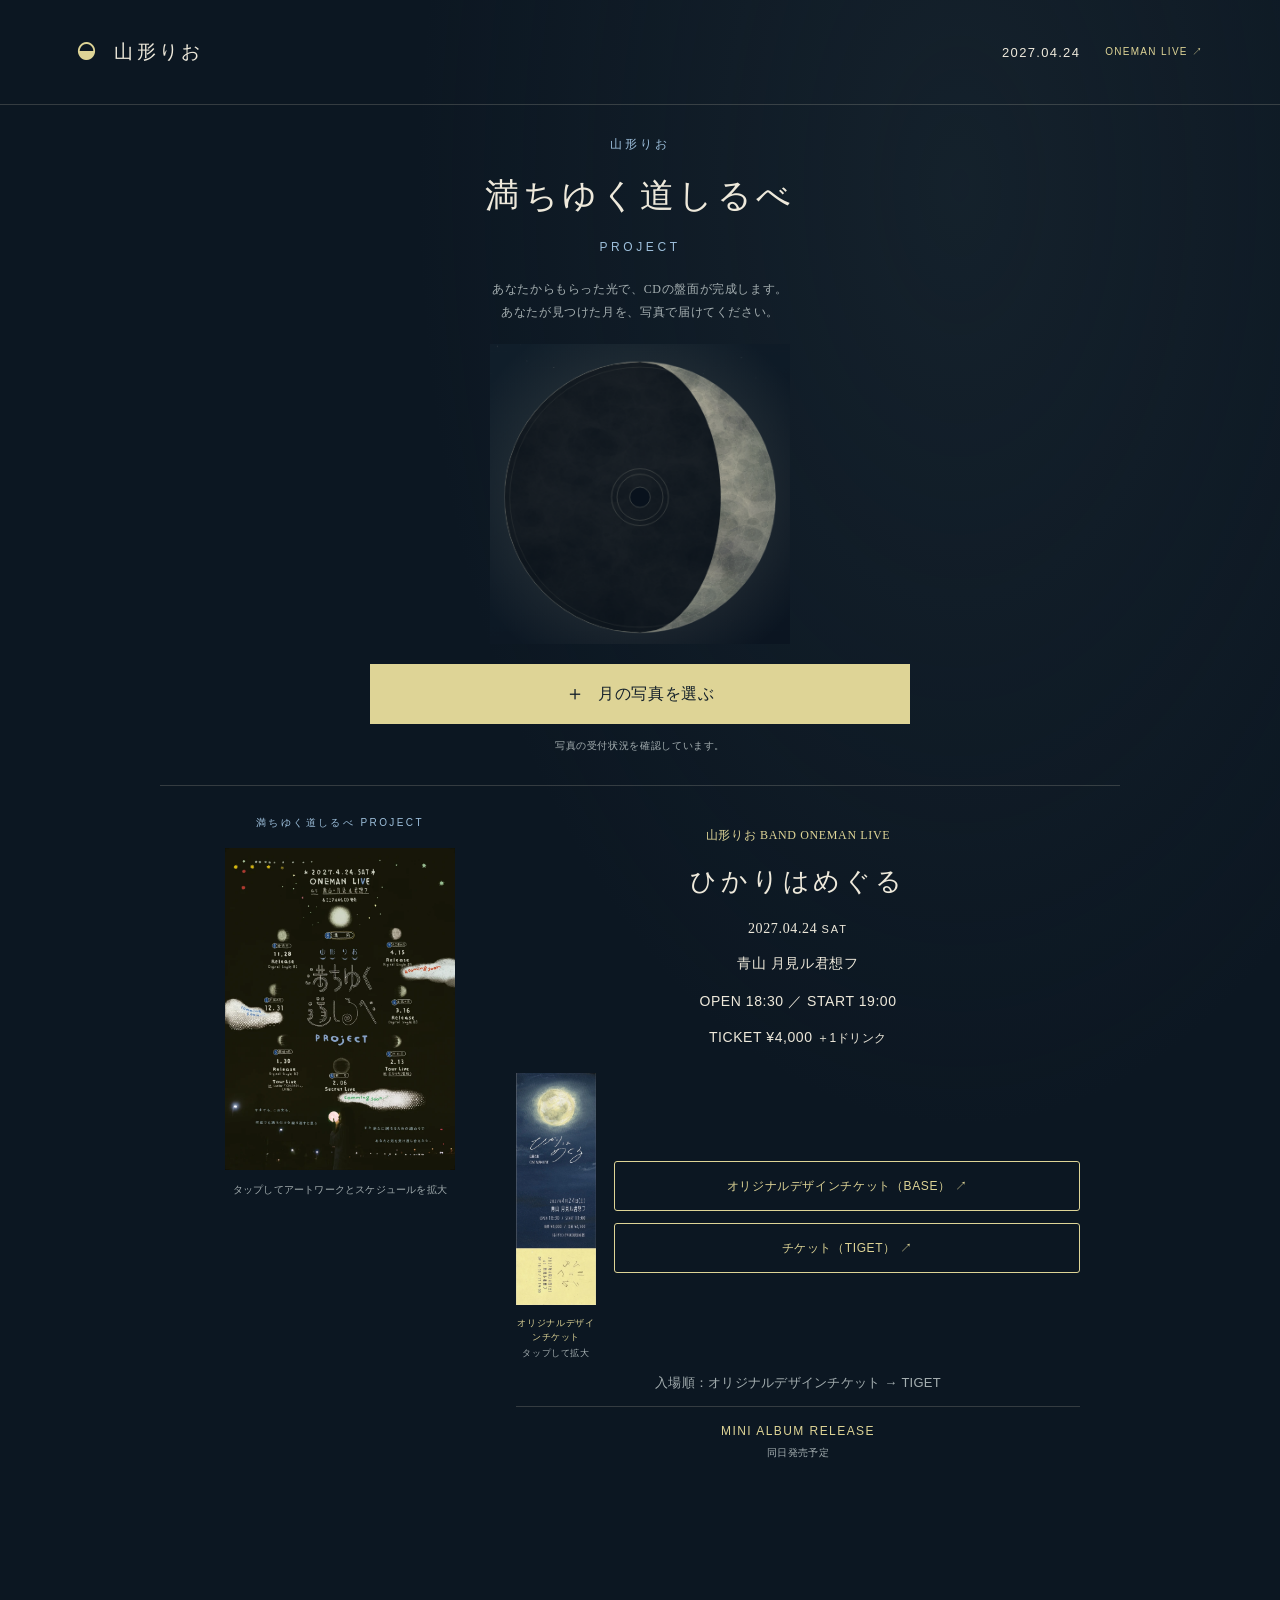
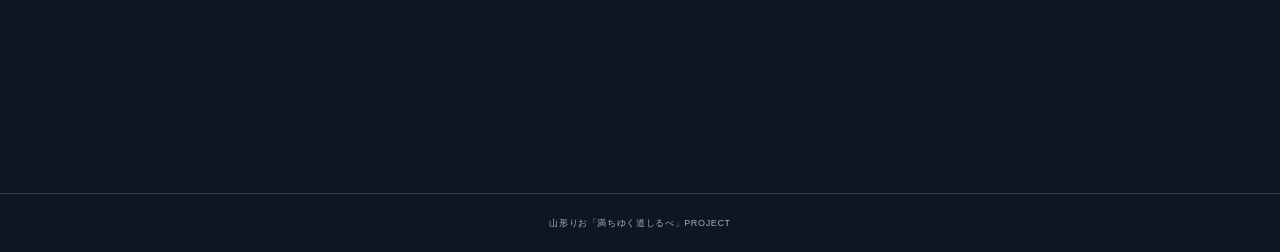
==== commit 1962fa82: "Compact artwork and live layout and remove introductory copy" ====
--- a/index.html
+++ b/index.html
@@ -6,7 +6,7 @@
   <meta name="description" content="みんなの月の光で、CDの盤面が完成する。山形りお「満ちゆく道しるべ」PROJECT。あなたが撮った月の光を、CDの盤面デザインに。">
   <meta name="theme-color" content="#0c1722">
   <meta http-equiv="Content-Security-Policy" content="default-src 'self'; script-src 'self'; style-src 'self'; img-src 'self' blob: data:; media-src 'self' blob:; connect-src 'self'; frame-src https://script.google.com https://*.googleusercontent.com; object-src 'none'; base-uri 'self'; form-action 'none'">
-  <link rel="icon" href="./moon.svg" type="image/svg+xml"><link rel="stylesheet" href="./style.css?v=20261031-project">
+  <link rel="icon" href="./moon.svg" type="image/svg+xml"><link rel="stylesheet" href="./style.css?v=20261031-compact">
   <script type="module" src="./app.mjs?v=20261030-hiragana"></script>
 </head>
 <body>
@@ -48,11 +48,13 @@
       </div>
       <p id="status" class="status" role="status" aria-live="polite"></p>
     </section>
-    <section class="section project-story" aria-labelledby="project-title"><p class="eyebrow">満ちゆく道しるべ PROJECT</p><h2 id="project-title">月とともに、4月24日へ。</h2><p class="muted">半年間のリリースとライブを重ねて、<br>ワンマンライブ「ひかりはめぐる」と<br>ミニアルバムの発売へ。</p><a class="project-art" href="./assets/project-art-1600.webp" target="_blank" rel="noopener" aria-label="満ちゆく道しるべのアートワークとスケジュールを拡大"><img src="./assets/project-art-720.webp" width="1819" height="2552" loading="lazy" decoding="async" alt="山形りお「満ちゆく道しるべ」PROJECT。月の満ち欠けに沿ってリリースとライブを重ね、2027年4月24日のワンマンライブとミニアルバム発売へ向かう半年間のスケジュール。"></a><p class="small muted">タップしてアートワークとスケジュールを拡大</p></section>
+    <div class="project-live-layout">
+    <section class="section project-story" aria-label="企画アートワーク"><p class="eyebrow">満ちゆく道しるべ PROJECT</p><a class="project-art" href="./assets/project-art-1600.webp" target="_blank" rel="noopener" aria-label="満ちゆく道しるべのアートワークとスケジュールを拡大"><img src="./assets/project-art-720.webp" width="1819" height="2552" loading="lazy" decoding="async" alt="山形りお「満ちゆく道しるべ」PROJECT。月の満ち欠けに沿ってリリースとライブを重ね、2027年4月24日のワンマンライブとミニアルバム発売へ向かう半年間のスケジュール。"></a><p class="small muted">タップしてアートワークとスケジュールを拡大</p></section>
     <section class="live section" id="live" aria-labelledby="live-title">
       <div><div id="artist-links" class="destination-links"></div></div>
-      <div class="live-info"><p>山形りお BAND ONEMAN LIVE</p><h2 id="live-title">ひかりはめぐる</h2><p class="live-date"><time datetime="2027-04-24">2027.04.24 <small>SAT</small></time></p><p>青山 月見ル君想フ</p><p class="live-time">OPEN 18:30 <span aria-hidden="true">／</span> START 19:00</p><p class="live-ticket">TICKET ¥4,000 <small>＋1ドリンク</small></p><figure class="ticket-design"><a href="./assets/original-ticket-front.webp" target="_blank" rel="noopener" aria-label="オリジナルデザインチケットの表面を大きく見る"><img src="./assets/original-ticket-front.webp" width="469" height="1363" loading="lazy" decoding="async" alt="オリジナルデザインチケットの表面。紺色の背景に金色の満月と手書きの公演タイトル、下部に黄色い半券。"></a><figcaption>オリジナルデザインチケット<small>タップして拡大</small></figcaption></figure><div class="destination-links ticket-links" aria-label="チケット購入先"><a href="https://yamagatario.base.shop/" target="_blank" rel="noopener noreferrer">オリジナルデザインチケット（BASE） ↗</a><a href="https://tiget.net/events/533240/submit_password?cd=104q105s107f97p114e105n119k97i109q101x103s117b114m117a" target="_blank" rel="noopener noreferrer">チケット（TIGET） ↗</a></div><p class="small muted admission-order">入場順：オリジナルデザインチケット → TIGET</p><div id="event-links" class="destination-links"></div><p class="album">MINI ALBUM RELEASE <span>同日発売予定</span></p></div>
+      <div class="live-info"><p>山形りお BAND ONEMAN LIVE</p><h2 id="live-title">ひかりはめぐる</h2><p class="live-date"><time datetime="2027-04-24">2027.04.24 <small>SAT</small></time></p><p>青山 月見ル君想フ</p><p class="live-time">OPEN 18:30 <span aria-hidden="true">／</span> START 19:00</p><p class="live-ticket">TICKET ¥4,000 <small>＋1ドリンク</small></p><div class="purchase-options"><figure class="ticket-design"><a href="./assets/original-ticket-front.webp" target="_blank" rel="noopener" aria-label="オリジナルデザインチケットの表面を大きく見る"><img src="./assets/original-ticket-front.webp" width="469" height="1363" loading="lazy" decoding="async" alt="オリジナルデザインチケットの表面。紺色の背景に金色の満月と手書きの公演タイトル、下部に黄色い半券。"></a><figcaption>オリジナルデザインチケット<small>タップして拡大</small></figcaption></figure><div class="destination-links ticket-links" aria-label="チケット購入先"><a href="https://yamagatario.base.shop/" target="_blank" rel="noopener noreferrer">オリジナルデザインチケット（BASE） ↗</a><a href="https://tiget.net/events/533240/submit_password?cd=104q105s107f97p114e105n119k97i109q101x103s117b114m117a" target="_blank" rel="noopener noreferrer">チケット（TIGET） ↗</a></div></div><p class="small muted admission-order">入場順：オリジナルデザインチケット → TIGET</p><div id="event-links" class="destination-links"></div><p class="album">MINI ALBUM RELEASE <span>同日発売予定</span></p></div>
     </section>
+    </div>
     <div class="section flyer-section">
       <a class="live-flyer" href="./assets/live-flyer-1200.webp" target="_blank" rel="noopener" aria-label="ワンマンライブのフライヤーを大きく見る">
         <img src="./assets/live-flyer-720.webp" srcset="./assets/live-flyer-720.webp 720w, ./assets/live-flyer-1200.webp 1200w" sizes="(max-width: 620px) 86vw, 540px" width="2122" height="2976" loading="lazy" decoding="async" alt="山形りお BAND ONEMAN LIVE「ひかりはめぐる」。青い夜の中、星の灯りとギターを抱えた山形りお。公演情報は画像の上に記載しています。">
--- a/style.css
+++ b/style.css
@@ -18,3 +18,7 @@
 .ticket-design{margin:28px auto 20px;text-align:center}.ticket-design a{display:block;width:150px;max-width:50%;margin:auto;line-height:0}.ticket-design img{display:block;width:100%;height:auto}.ticket-design figcaption{font-size:12px;margin-top:12px;color:var(--gold)}.ticket-design figcaption small{display:block;font-size:10px;color:var(--muted);margin-top:3px}
 
 :root{--gold:#ded496}.simple-heading h1{font-size:clamp(25px,6.5vw,34px);letter-spacing:.12em;color:#eee9db}.simple-heading .project-artist{color:#9dbfdb;margin:0 0 8px;letter-spacing:.25em}.simple-heading .project-label{color:#9dbfdb;font:12px/1.8 sans-serif;letter-spacing:.3em;margin:8px 0 20px}.project-story{max-width:620px;text-align:center;padding-top:32px;padding-bottom:48px}.project-story h2{font-size:23px;font-weight:400}.project-story .eyebrow{color:#9dbfdb;margin-bottom:12px}.project-story>.muted{font-size:13px}.project-art{display:block;max-width:380px;margin:28px auto 12px;line-height:0}.project-art img{display:block;width:100%;height:auto}.upload{background:#ded496}
+
+/* Keep artwork discoverable without making every image a full screen. */
+.participate{padding-bottom:30px}.project-live-layout{max-width:960px;margin:auto;display:grid;grid-template-columns:280px minmax(0,1fr);gap:36px;padding:28px 40px;border-top:1px solid var(--line)}.project-live-layout>.section{width:100%;padding:0;min-width:0;margin:0}.project-art{max-width:230px;margin:16px auto 10px}.project-story .small{font-size:10px}.live-info>p{margin:10px 0}.live-info h2{margin:12px 0}.purchase-options{display:grid;grid-template-columns:80px minmax(0,1fr);gap:18px;align-items:center;margin-top:22px}.purchase-options .ticket-design{margin:0}.purchase-options .ticket-design a{width:80px;max-width:100%}.purchase-options figcaption{font-size:9px;line-height:1.5}.purchase-options figcaption small{font-size:9px}.purchase-options .ticket-links{margin:0}.purchase-options .ticket-links a{font-size:12px;padding:12px 9px}.live-info .album{padding-top:12px}.admission-order{font-size:10px}.flyer-section{padding-top:16px;padding-bottom:24px}.flyer-section .live-flyer{max-width:180px}.project-live-layout .live{border-top:0}footer{padding-top:20px;padding-bottom:20px}
+@media(max-width:700px){.project-live-layout{display:block;padding:20px 7%}.project-live-layout>.project-story{margin-bottom:26px}.project-art{max-width:140px;margin:10px auto}.project-story .eyebrow{font-size:9px;margin-bottom:8px}.project-story .small{margin:8px 0}.project-live-layout>.live{padding-top:24px;border-top:1px solid var(--line)}.purchase-options{grid-template-columns:65px minmax(0,1fr);gap:14px}.purchase-options .ticket-design a{width:65px}.purchase-options .ticket-links a{font-size:11px;padding:12px 7px}.flyer-section .live-flyer{max-width:140px}}
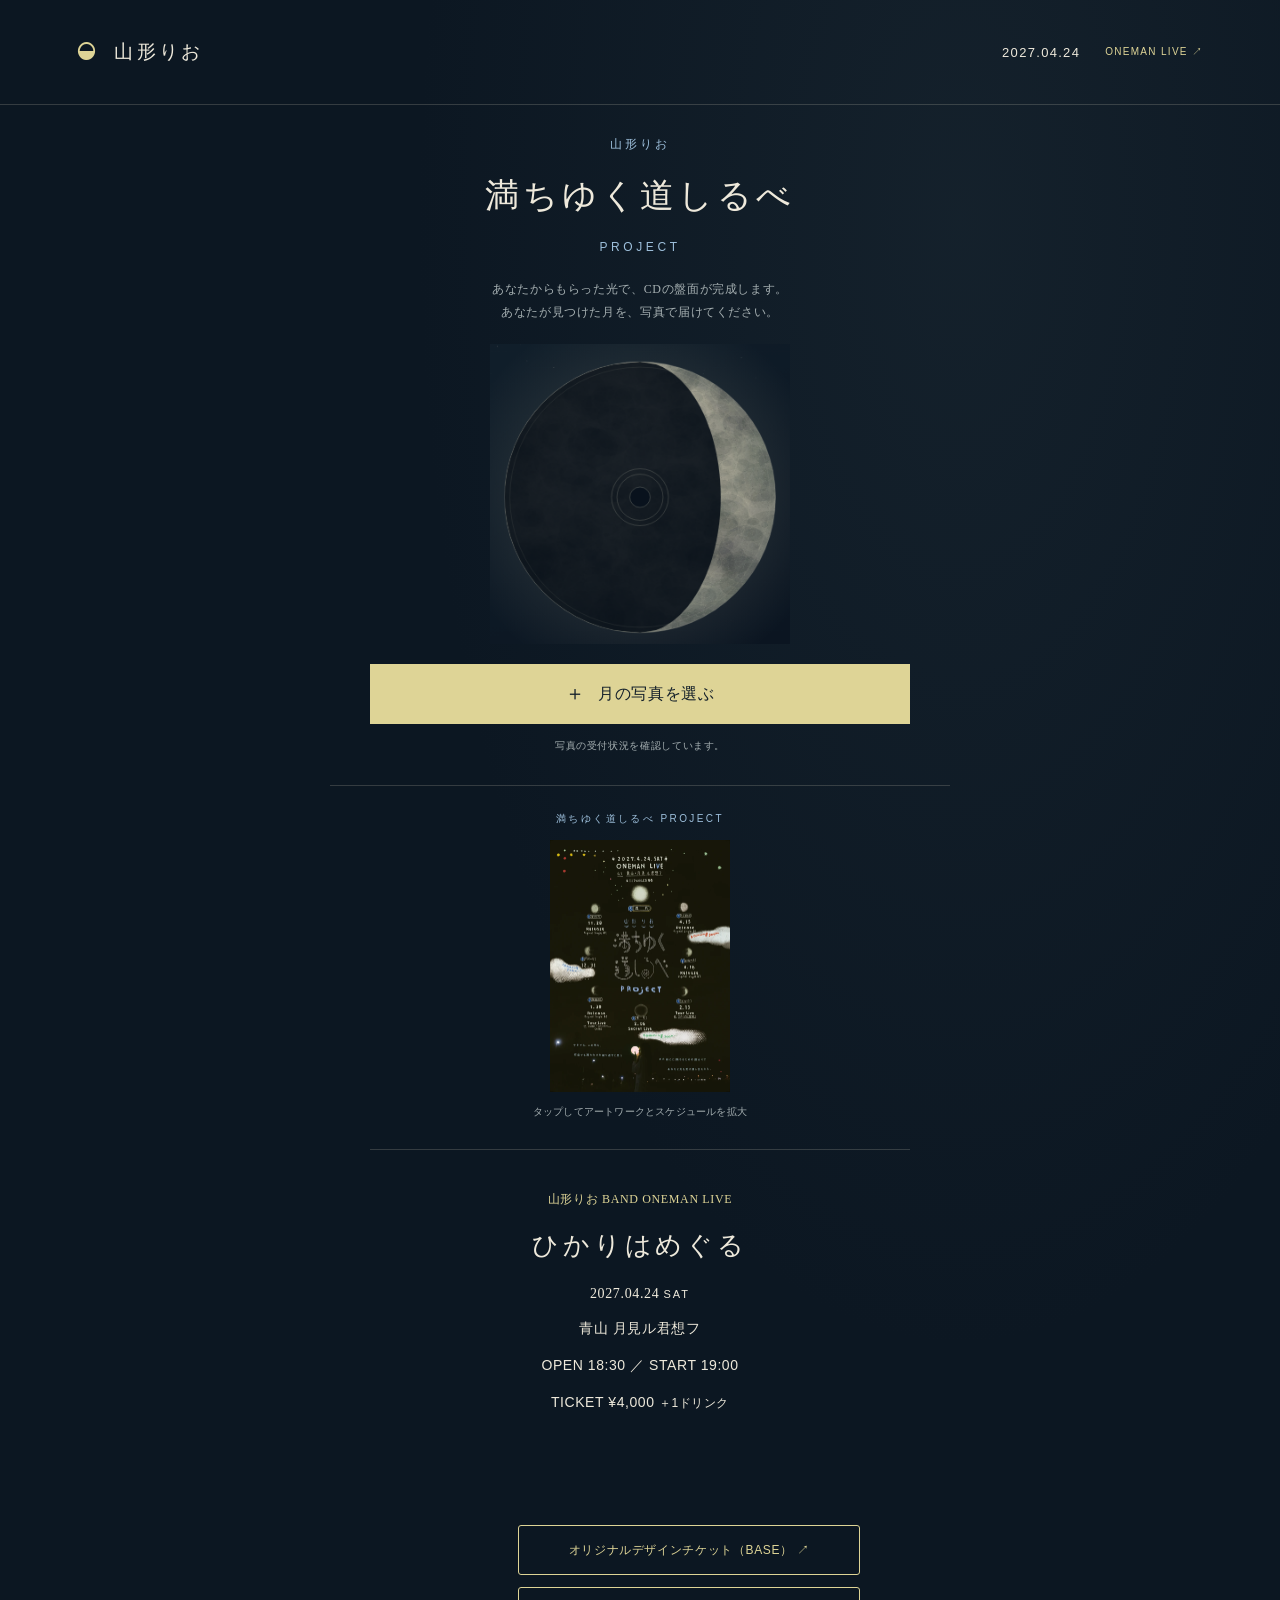
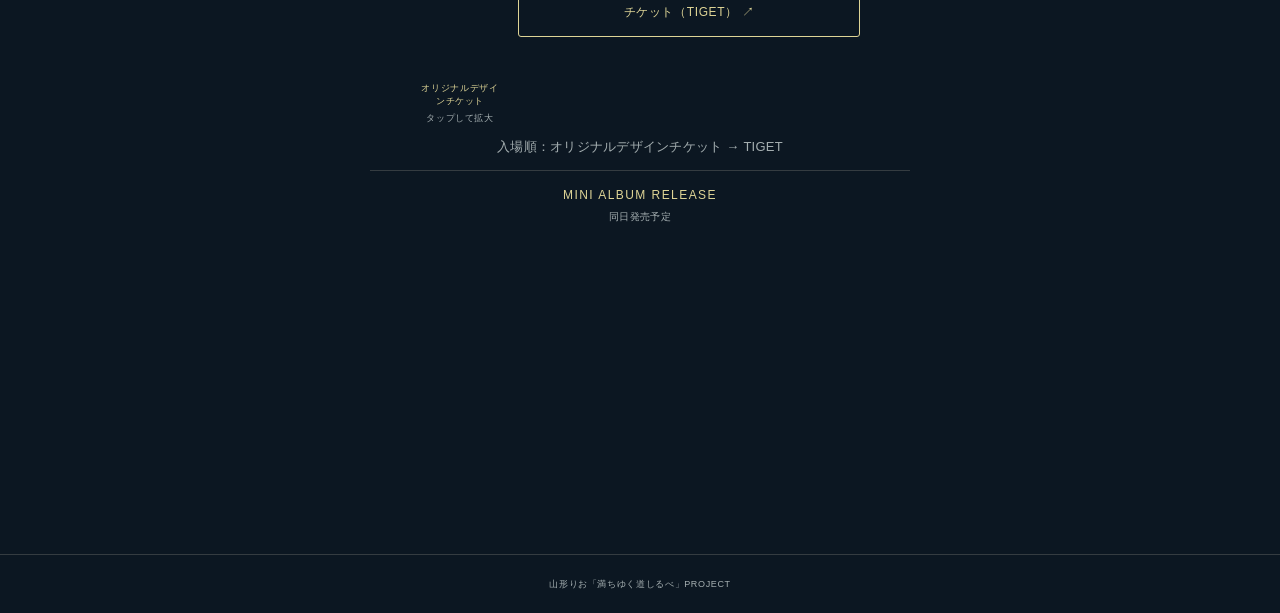
==== commit 14d625a9: "Center desktop project and live layout without changing mobile" ====
--- a/index.html
+++ b/index.html
@@ -6,7 +6,7 @@
   <meta name="description" content="みんなの月の光で、CDの盤面が完成する。山形りお「満ちゆく道しるべ」PROJECT。あなたが撮った月の光を、CDの盤面デザインに。">
   <meta name="theme-color" content="#0c1722">
   <meta http-equiv="Content-Security-Policy" content="default-src 'self'; script-src 'self'; style-src 'self'; img-src 'self' blob: data:; media-src 'self' blob:; connect-src 'self'; frame-src https://script.google.com https://*.googleusercontent.com; object-src 'none'; base-uri 'self'; form-action 'none'">
-  <link rel="icon" href="./moon.svg" type="image/svg+xml"><link rel="stylesheet" href="./style.css?v=20261031-compact">
+  <link rel="icon" href="./moon.svg" type="image/svg+xml"><link rel="stylesheet" href="./style.css?v=20261031-desktop">
   <script type="module" src="./app.mjs?v=20261030-hiragana"></script>
 </head>
 <body>
--- a/style.css
+++ b/style.css
@@ -22,3 +22,6 @@
 /* Keep artwork discoverable without making every image a full screen. */
 .participate{padding-bottom:30px}.project-live-layout{max-width:960px;margin:auto;display:grid;grid-template-columns:280px minmax(0,1fr);gap:36px;padding:28px 40px;border-top:1px solid var(--line)}.project-live-layout>.section{width:100%;padding:0;min-width:0;margin:0}.project-art{max-width:230px;margin:16px auto 10px}.project-story .small{font-size:10px}.live-info>p{margin:10px 0}.live-info h2{margin:12px 0}.purchase-options{display:grid;grid-template-columns:80px minmax(0,1fr);gap:18px;align-items:center;margin-top:22px}.purchase-options .ticket-design{margin:0}.purchase-options .ticket-design a{width:80px;max-width:100%}.purchase-options figcaption{font-size:9px;line-height:1.5}.purchase-options figcaption small{font-size:9px}.purchase-options .ticket-links{margin:0}.purchase-options .ticket-links a{font-size:12px;padding:12px 9px}.live-info .album{padding-top:12px}.admission-order{font-size:10px}.flyer-section{padding-top:16px;padding-bottom:24px}.flyer-section .live-flyer{max-width:180px}.project-live-layout .live{border-top:0}footer{padding-top:20px;padding-bottom:20px}
 @media(max-width:700px){.project-live-layout{display:block;padding:20px 7%}.project-live-layout>.project-story{margin-bottom:26px}.project-art{max-width:140px;margin:10px auto}.project-story .eyebrow{font-size:9px;margin-bottom:8px}.project-story .small{margin:8px 0}.project-live-layout>.live{padding-top:24px;border-top:1px solid var(--line)}.purchase-options{grid-template-columns:65px minmax(0,1fr);gap:14px}.purchase-options .ticket-design a{width:65px}.purchase-options .ticket-links a{font-size:11px;padding:12px 7px}.flyer-section .live-flyer{max-width:140px}}
+
+/* Desktop: keep the same calm, centered reading flow as the participation area. */
+@media(min-width:701px){.project-live-layout{display:block;max-width:620px;padding:24px 40px}.project-live-layout>.project-story{margin-bottom:28px}.project-art{max-width:180px;margin:12px auto 10px}.project-live-layout>.live{border-top:1px solid var(--line);padding-top:28px}.purchase-options{max-width:440px;margin:22px auto 0}.flyer-section{max-width:620px}}
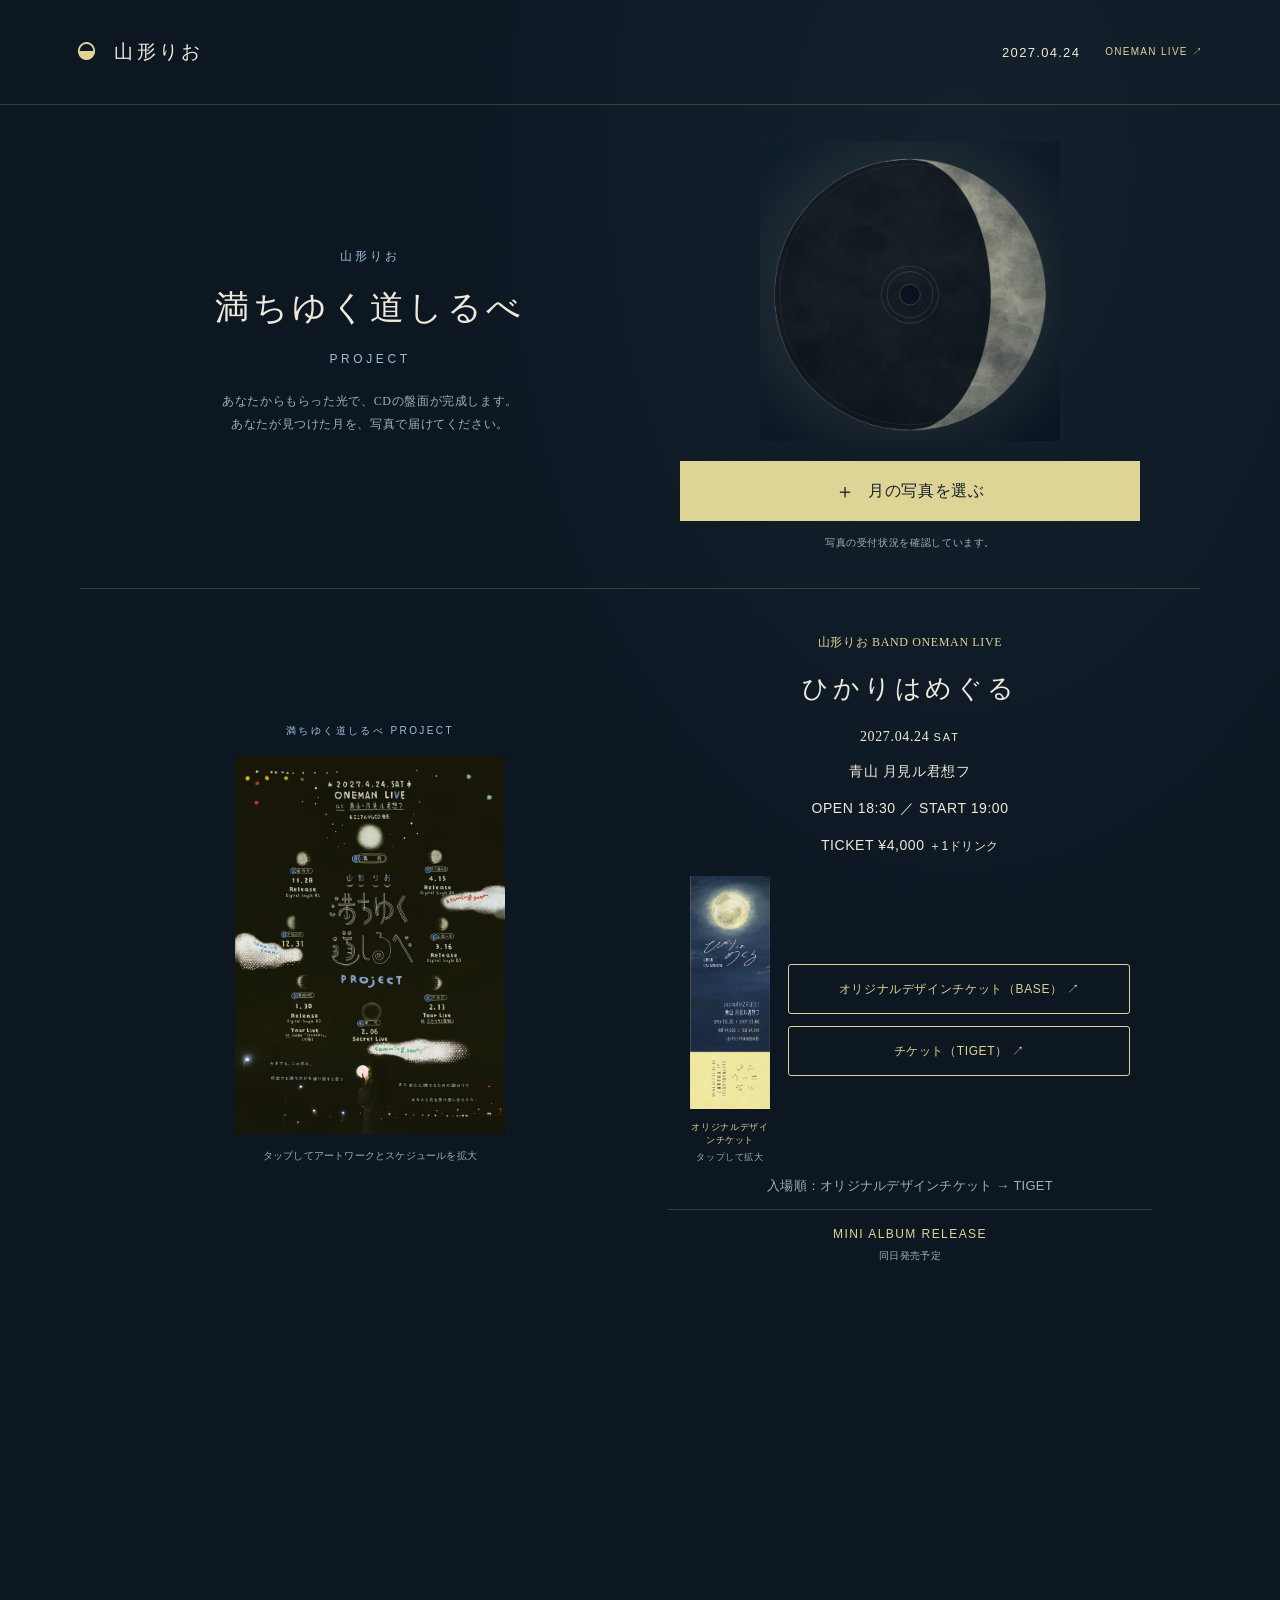
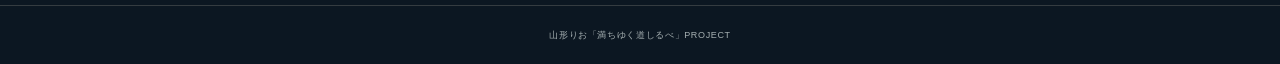
==== commit 79353d77: "Use balanced wide desktop columns while preserving mobile" ====
--- a/index.html
+++ b/index.html
@@ -6,7 +6,7 @@
   <meta name="description" content="みんなの月の光で、CDの盤面が完成する。山形りお「満ちゆく道しるべ」PROJECT。あなたが撮った月の光を、CDの盤面デザインに。">
   <meta name="theme-color" content="#0c1722">
   <meta http-equiv="Content-Security-Policy" content="default-src 'self'; script-src 'self'; style-src 'self'; img-src 'self' blob: data:; media-src 'self' blob:; connect-src 'self'; frame-src https://script.google.com https://*.googleusercontent.com; object-src 'none'; base-uri 'self'; form-action 'none'">
-  <link rel="icon" href="./moon.svg" type="image/svg+xml"><link rel="stylesheet" href="./style.css?v=20261031-desktop">
+  <link rel="icon" href="./moon.svg" type="image/svg+xml"><link rel="stylesheet" href="./style.css?v=20261031-wide">
   <script type="module" src="./app.mjs?v=20261030-hiragana"></script>
 </head>
 <body>
--- a/style.css
+++ b/style.css
@@ -25,3 +25,6 @@
 
 /* Desktop: keep the same calm, centered reading flow as the participation area. */
 @media(min-width:701px){.project-live-layout{display:block;max-width:620px;padding:24px 40px}.project-live-layout>.project-story{margin-bottom:28px}.project-art{max-width:180px;margin:12px auto 10px}.project-live-layout>.live{border-top:1px solid var(--line);padding-top:28px}.purchase-options{max-width:440px;margin:22px auto 0}.flyer-section{max-width:620px}}
+
+/* Wide screens use two balanced columns; phone layout stays unchanged. */
+@media(min-width:1000px){.participate{max-width:1120px;display:grid;grid-template-columns:minmax(0,1fr) minmax(0,1fr);gap:56px;align-items:center;padding:36px 48px}.simple-heading{margin:0}.workspace{min-width:0;width:100%;max-width:460px;justify-self:center}.project-live-layout{display:grid;max-width:1120px;grid-template-columns:minmax(0,1fr) minmax(0,1fr);gap:56px;align-items:center;padding:32px 48px}.project-live-layout>.project-story{margin:0}.project-art{max-width:270px;margin:16px auto 12px}.project-live-layout>.live{border:0;padding:0}.purchase-options{margin-top:18px}.flyer-section{max-width:1120px;padding-top:20px}}
